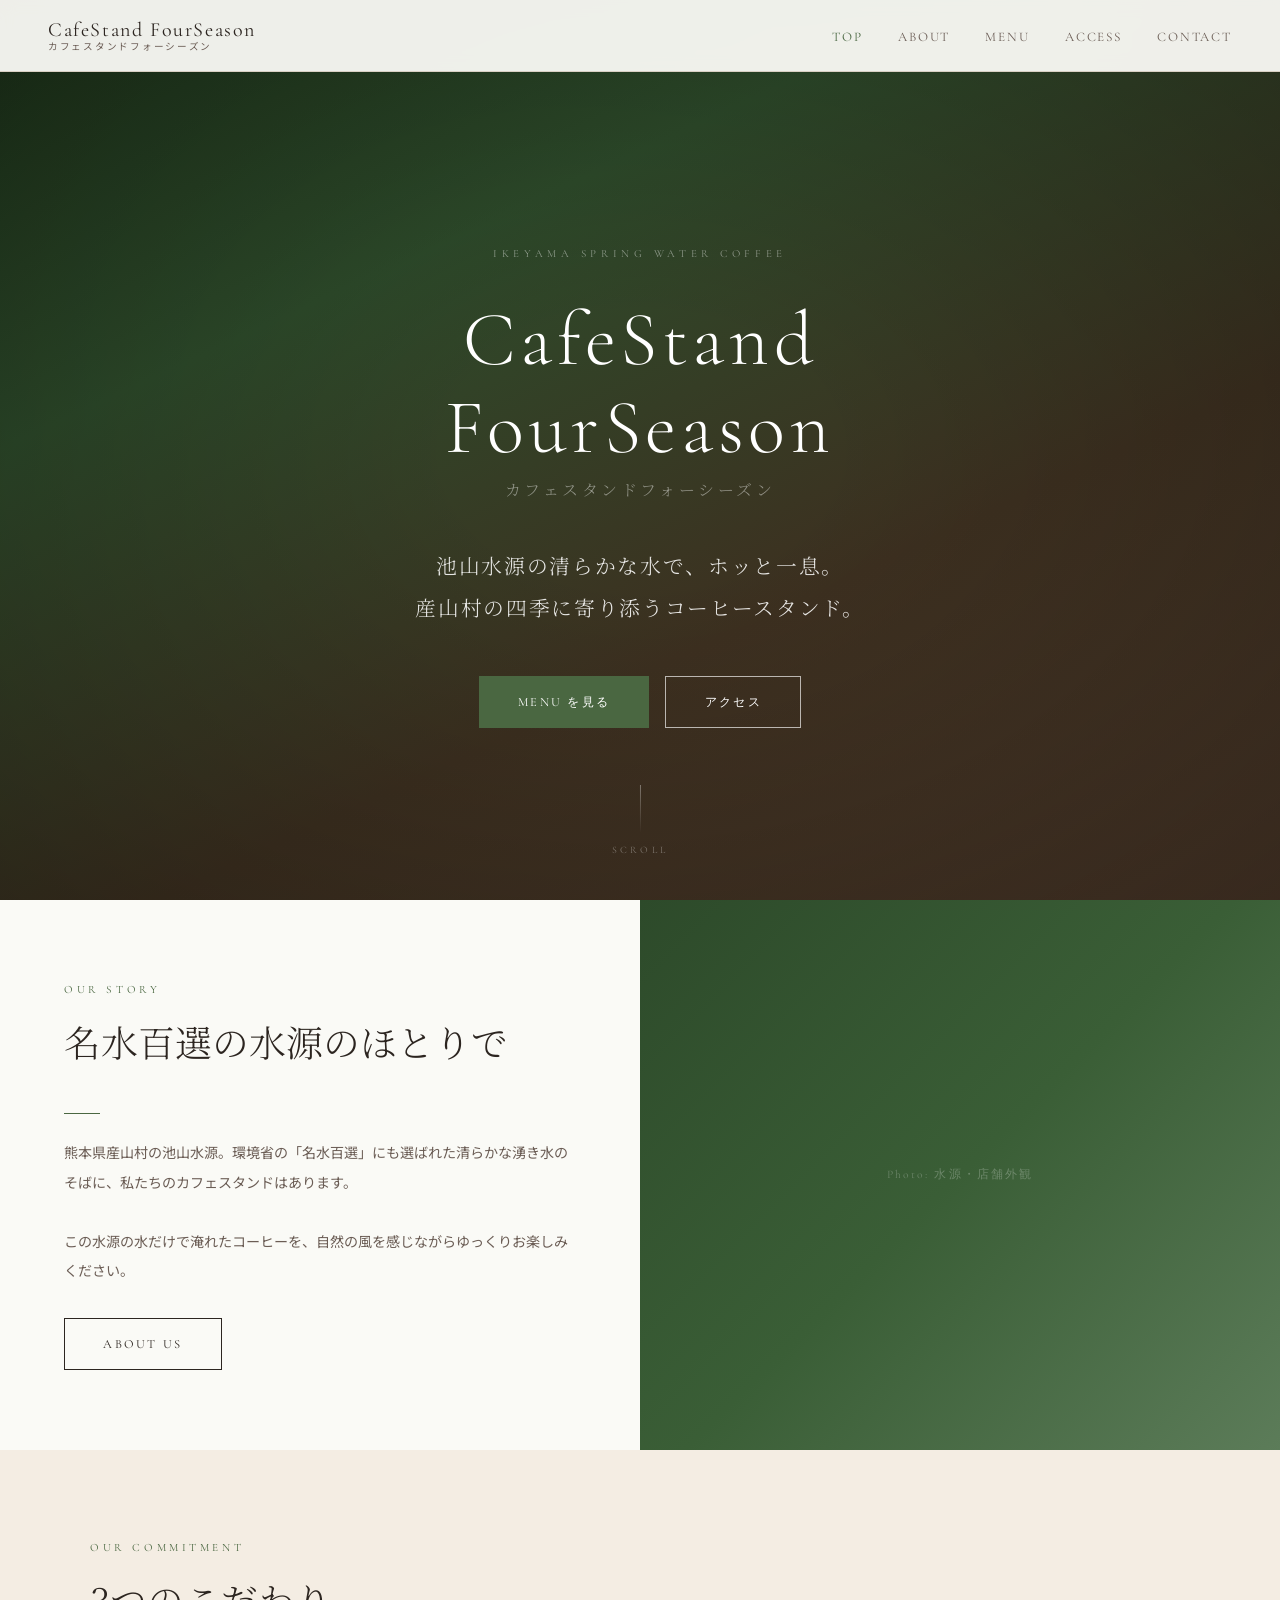
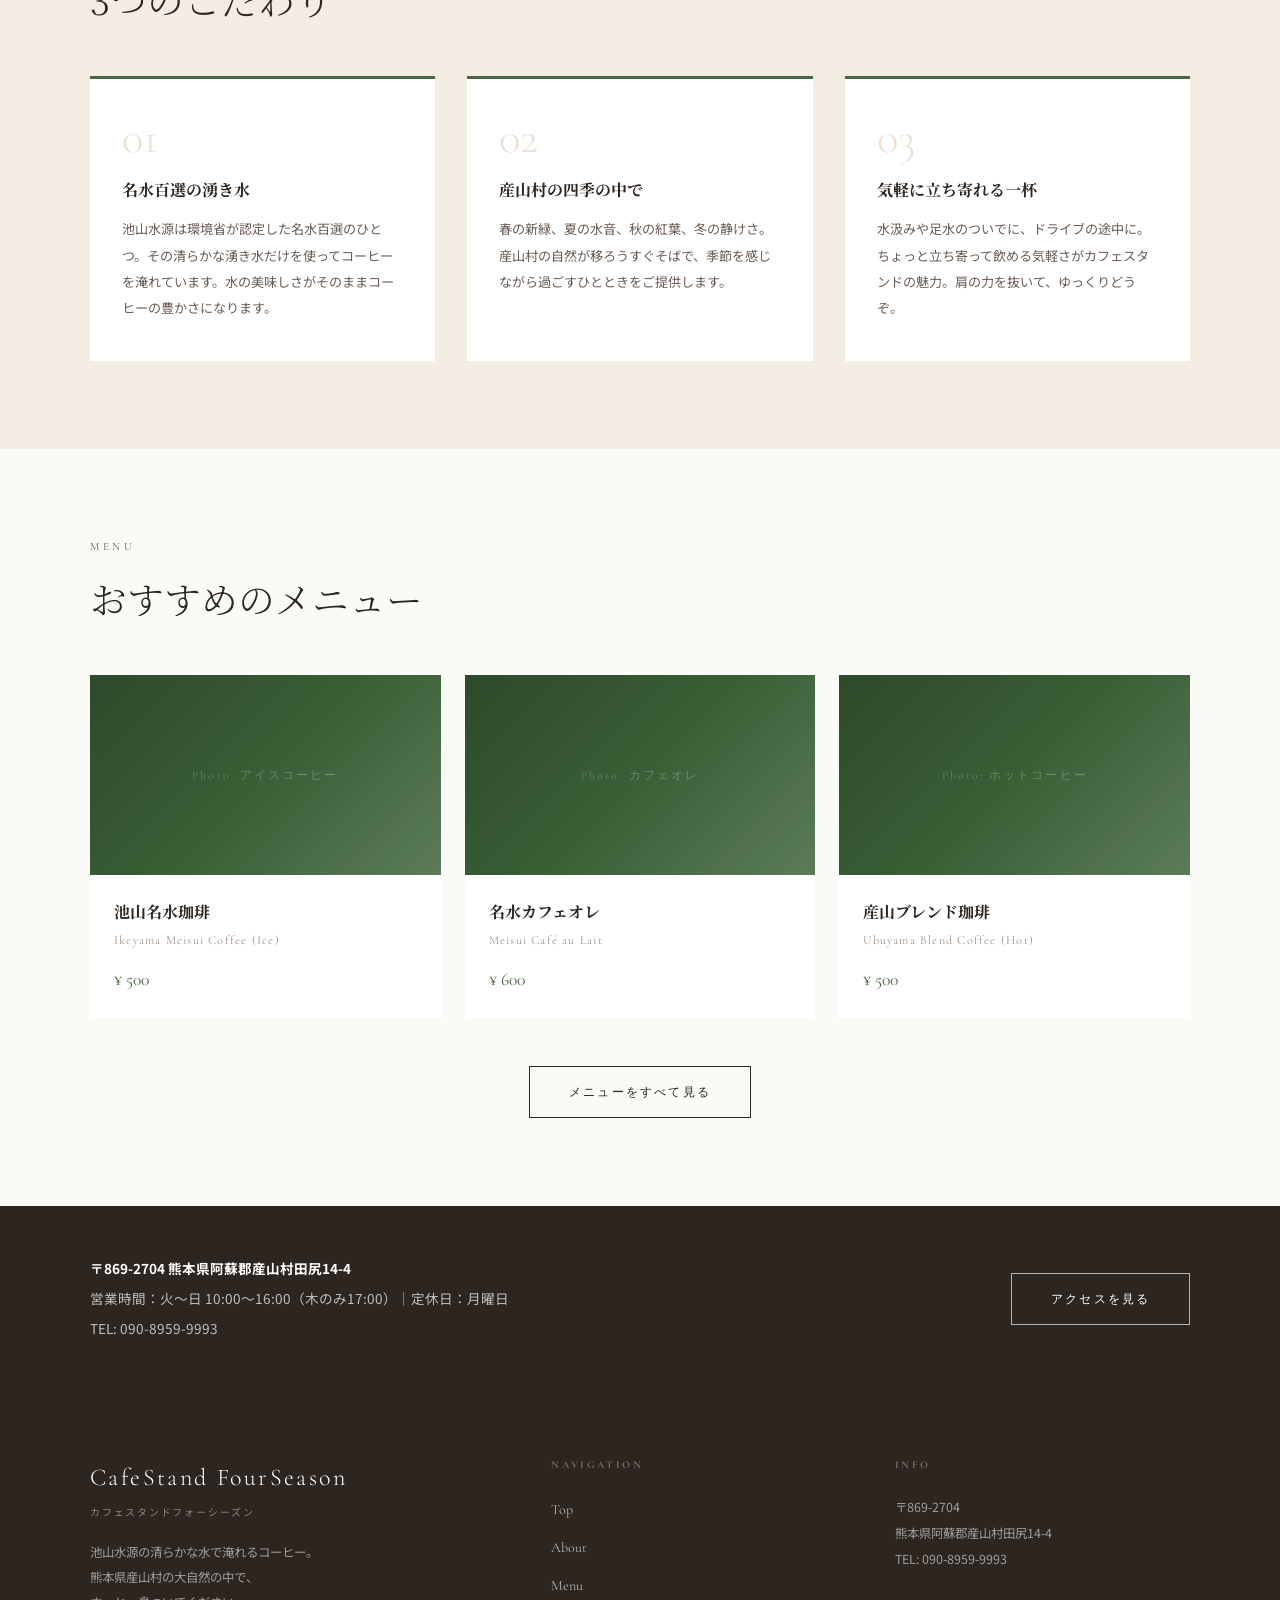
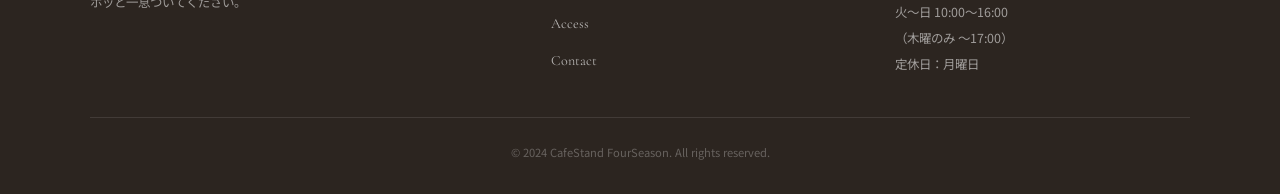
==== index.html @ b7ff72af "feat: CafeStand FourSeason Webサイト初版 - 5ページ構成（TOP / ABOUT / MENU / ACCESS / CONTACT） - レスポンシブ対応（PC・タブ" ====
<!DOCTYPE html>
<html lang="ja">
<head>
  <meta charset="UTF-8">
  <meta name="viewport" content="width=device-width, initial-scale=1.0">
  <title>CafeStand FourSeason | 池山水源の清水コーヒー</title>
  <meta name="description" content="名水百選・池山水源の清らかな水で淹れるコーヒー。熊本県産山村の大自然に囲まれたカフェスタンドでホッと一息。">
  <meta property="og:title" content="CafeStand FourSeason">
  <meta property="og:description" content="池山水源の清らかな水で淹れるコーヒー。産山村のカフェスタンド。">
  <meta property="og:url" content="https://ikeyamaspring.jp">
  <link rel="preconnect" href="https://fonts.googleapis.com">
  <link rel="preconnect" href="https://fonts.gstatic.com" crossorigin>
  <link href="https://fonts.googleapis.com/css2?family=Cormorant+Garamond:wght@300;400;600&family=Noto+Serif+JP:wght@300;400&family=Noto+Sans+JP:wght@300;400&display=swap" rel="stylesheet">
  <link rel="stylesheet" href="css/style.css">
  <style>
    .fade-in { opacity: 0; transform: translateY(20px); transition: opacity 0.7s ease, transform 0.7s ease; }
    .fade-in.visible { opacity: 1; transform: translateY(0); }
  </style>
</head>
<body>

  <!-- ヘッダー -->
  <header class="site-header">
    <a href="index.html" class="logo">
      <span class="logo-en">CafeStand FourSeason</span>
      <span class="logo-jp">カフェスタンドフォーシーズン</span>
    </a>
    <nav class="site-nav" aria-label="メインナビゲーション">
      <ul>
        <li><a href="index.html" class="active">Top</a></li>
        <li><a href="about.html">About</a></li>
        <li><a href="menu.html">Menu</a></li>
        <li><a href="access.html">Access</a></li>
        <li><a href="contact.html">Contact</a></li>
      </ul>
    </nav>
    <button class="nav-toggle" aria-label="メニューを開く" aria-expanded="false">
      <span></span><span></span><span></span>
    </button>
  </header>

  <!-- ヒーロー -->
  <section class="hero">
    <div class="hero-content">
      <p class="hero-catch">Ikeyama Spring Water Coffee</p>
      <h1 class="hero-name-en">CafeStand<br>FourSeason</h1>
      <p class="hero-name-jp">カフェスタンドフォーシーズン</p>
      <p class="hero-tagline">
        池山水源の清らかな水で、ホッと一息。<br>
        産山村の四季に寄り添うコーヒースタンド。
      </p>
      <div class="hero-btns">
        <a href="menu.html" class="btn btn-primary">Menu を見る</a>
        <a href="access.html" class="btn btn-white">アクセス</a>
      </div>
    </div>
    <div class="hero-scroll" aria-hidden="true">
      <div class="hero-scroll-line"></div>
      <span>Scroll</span>
    </div>
  </section>

  <!-- イントロ -->
  <section class="intro">
    <div class="intro-text">
      <span class="section-label">Our Story</span>
      <h2 class="section-title">名水百選の水源のほとりで</h2>
      <div class="divider"></div>
      <p class="section-lead">
        熊本県産山村の池山水源。環境省の「名水百選」にも選ばれた清らかな湧き水のそばに、私たちのカフェスタンドはあります。<br><br>
        この水源の水だけで淹れたコーヒーを、自然の風を感じながらゆっくりお楽しみください。
      </p>
      <div style="margin-top: 2rem;">
        <a href="about.html" class="btn btn-outline">About Us</a>
      </div>
    </div>
    <div class="intro-visual">
      <!-- 実際の写真に差し替えてください -->
      <div class="ph-img" data-label="Photo: 水源・店舗外観" style="height:100%;"></div>
    </div>
  </section>

  <!-- こだわり -->
  <section class="section features">
    <div class="section-inner">
      <span class="section-label fade-in">Our Commitment</span>
      <h2 class="section-title fade-in">3つのこだわり</h2>
      <div class="features-grid">
        <div class="feat-card fade-in">
          <div class="feat-num">01</div>
          <h3 class="feat-title">名水百選の湧き水</h3>
          <p class="feat-text">池山水源は環境省が認定した名水百選のひとつ。その清らかな湧き水だけを使ってコーヒーを淹れています。水の美味しさがそのままコーヒーの豊かさになります。</p>
        </div>
        <div class="feat-card fade-in">
          <div class="feat-num">02</div>
          <h3 class="feat-title">産山村の四季の中で</h3>
          <p class="feat-text">春の新緑、夏の水音、秋の紅葉、冬の静けさ。産山村の自然が移ろうすぐそばで、季節を感じながら過ごすひとときをご提供します。</p>
        </div>
        <div class="feat-card fade-in">
          <div class="feat-num">03</div>
          <h3 class="feat-title">気軽に立ち寄れる一杯</h3>
          <p class="feat-text">水汲みや足水のついでに、ドライブの途中に。ちょっと立ち寄って飲める気軽さがカフェスタンドの魅力。肩の力を抜いて、ゆっくりどうぞ。</p>
        </div>
      </div>
    </div>
  </section>

  <!-- メニューピックアップ -->
  <section class="section menu-pickup">
    <div class="section-inner">
      <span class="section-label fade-in">Menu</span>
      <h2 class="section-title fade-in">おすすめのメニュー</h2>
      <div class="pickup-grid">
        <div class="pickup-card fade-in">
          <!-- 実際の写真に差し替えてください -->
          <div class="pickup-img ph-img" data-label="Photo: アイスコーヒー"></div>
          <div class="pickup-body">
            <h3 class="pickup-name-jp">池山名水珈琲</h3>
            <p class="pickup-name-en">Ikeyama Meisui Coffee (Ice)</p>
            <p class="pickup-price">¥ 500</p>
          </div>
        </div>
        <div class="pickup-card fade-in">
          <div class="pickup-img ph-img" data-label="Photo: カフェオレ"></div>
          <div class="pickup-body">
            <h3 class="pickup-name-jp">名水カフェオレ</h3>
            <p class="pickup-name-en">Meisui Café au Lait</p>
            <p class="pickup-price">¥ 600</p>
          </div>
        </div>
        <div class="pickup-card fade-in">
          <div class="pickup-img ph-img" data-label="Photo: ホットコーヒー"></div>
          <div class="pickup-body">
            <h3 class="pickup-name-jp">産山ブレンド珈琲</h3>
            <p class="pickup-name-en">Ubuyama Blend Coffee (Hot)</p>
            <p class="pickup-price">¥ 500</p>
          </div>
        </div>
      </div>
      <div style="text-align:center; margin-top:3rem;">
        <a href="menu.html" class="btn btn-outline fade-in">メニューをすべて見る</a>
      </div>
    </div>
  </section>

  <!-- アクセス帯 -->
  <div class="access-band">
    <div class="access-band-inner">
      <div class="access-band-info">
        <strong>〒869-2704 熊本県阿蘇郡産山村田尻14-4</strong><br>
        営業時間：火〜日 10:00〜16:00（木のみ17:00）｜定休日：月曜日<br>
        TEL: <a href="tel:09089599993" style="color:inherit;">090-8959-9993</a>
      </div>
      <a href="access.html" class="btn btn-white" style="white-space:nowrap;">アクセスを見る</a>
    </div>
  </div>

  <!-- フッター -->
  <footer class="site-footer">
    <div class="footer-inner">
      <div>
        <div class="footer-logo-en">CafeStand FourSeason</div>
        <div class="footer-logo-jp">カフェスタンドフォーシーズン</div>
        <p class="footer-tagline">
          池山水源の清らかな水で淹れるコーヒー。<br>
          熊本県産山村の大自然の中で、<br>
          ホッと一息ついてください。
        </p>
      </div>
      <nav class="footer-nav">
        <h4>Navigation</h4>
        <ul>
          <li><a href="index.html">Top</a></li>
          <li><a href="about.html">About</a></li>
          <li><a href="menu.html">Menu</a></li>
          <li><a href="access.html">Access</a></li>
          <li><a href="contact.html">Contact</a></li>
        </ul>
      </nav>
      <div class="footer-info">
        <h4>Info</h4>
        <p>
          〒869-2704<br>
          熊本県阿蘇郡産山村田尻14-4<br>
          TEL: 090-8959-9993<br><br>
          火〜日 10:00〜16:00<br>
          （木曜のみ 〜17:00）<br>
          定休日：月曜日
        </p>
      </div>
    </div>
    <p class="footer-bottom">&copy; 2024 CafeStand FourSeason. All rights reserved.</p>
  </footer>

  <script src="js/main.js"></script>
</body>
</html>
---- css/style.css ----
/* ============================================================
   CafeStand FourSeason — メインスタイルシート
   Google Fonts: Cormorant Garamond / Noto Serif JP / Noto Sans JP
   ============================================================ */

:root {
  --bg:         #FAFAF6;
  --bg-warm:    #F4EDE3;
  --bg-deep:    #EAE0D4;
  --text:       #2C2520;
  --text-mid:   #6B5D55;
  --text-light: #9E9087;
  --green:      #4A6741;
  --green-lt:   #6B8B5E;
  --brown:      #7B5C4A;
  --brown-lt:   #A68068;
  --white:      #FFFFFF;
  --border:     #D9D0C4;

  --font-en:   'Cormorant Garamond', Georgia, serif;
  --font-jp:   'Noto Serif JP', serif;
  --font-body: 'Noto Sans JP', sans-serif;

  --max-w:    1100px;
  --header-h: 72px;
  --ease:     0.3s ease;
}

/* ── リセット ── */
*, *::before, *::after { box-sizing: border-box; margin: 0; padding: 0; }
html { scroll-behavior: smooth; }
body {
  font-family: var(--font-body);
  background: var(--bg);
  color: var(--text);
  line-height: 1.8;
  font-size: 15px;
}
img { max-width: 100%; height: auto; display: block; }
a { color: inherit; text-decoration: none; }
ul { list-style: none; }

/* ── ヘッダー ── */
.site-header {
  position: fixed;
  top: 0; left: 0; right: 0;
  height: var(--header-h);
  background: rgba(250, 250, 246, 0.95);
  backdrop-filter: blur(8px);
  border-bottom: 1px solid var(--border);
  z-index: 1000;
  display: flex;
  align-items: center;
  justify-content: space-between;
  padding: 0 clamp(1.5rem, 5vw, 3rem);
  transition: box-shadow var(--ease);
}
.site-header.scrolled { box-shadow: 0 2px 20px rgba(0,0,0,0.07); }

.logo { display: flex; flex-direction: column; line-height: 1.1; }
.logo-en {
  font-family: var(--font-en);
  font-size: 1.25rem;
  font-weight: 400;
  letter-spacing: 0.08em;
  color: var(--text);
}
.logo-jp {
  font-family: var(--font-body);
  font-size: 0.6rem;
  letter-spacing: 0.18em;
  color: var(--text-mid);
}

.site-nav ul { display: flex; gap: 2.2rem; }
.site-nav a {
  font-family: var(--font-en);
  font-size: 0.82rem;
  letter-spacing: 0.14em;
  text-transform: uppercase;
  color: var(--text-mid);
  transition: color var(--ease);
}
.site-nav a:hover,
.site-nav a.active { color: var(--green); }

.nav-toggle {
  display: none;
  background: none;
  border: none;
  cursor: pointer;
  padding: 4px;
  flex-direction: column;
  gap: 5px;
}
.nav-toggle span {
  display: block;
  width: 24px;
  height: 1.5px;
  background: var(--text);
  transition: var(--ease);
}

/* ── フッター ── */
.site-footer {
  background: var(--text);
  color: var(--bg-warm);
  padding: 4rem clamp(1.5rem, 5vw, 3rem) 2rem;
}
.footer-inner {
  max-width: var(--max-w);
  margin: 0 auto;
  display: grid;
  grid-template-columns: 1.4fr 1fr 1fr;
  gap: 3rem;
}
.footer-logo-en {
  font-family: var(--font-en);
  font-size: 1.5rem;
  font-weight: 300;
  letter-spacing: 0.1em;
  color: var(--white);
  margin-bottom: 0.25rem;
}
.footer-logo-jp {
  font-size: 0.62rem;
  letter-spacing: 0.18em;
  color: rgba(255,255,255,0.45);
  margin-bottom: 1.2rem;
}
.footer-tagline {
  font-size: 0.78rem;
  color: rgba(255,255,255,0.55);
  line-height: 2;
}
.footer-nav h4,
.footer-info h4 {
  font-family: var(--font-en);
  font-size: 0.65rem;
  letter-spacing: 0.25em;
  text-transform: uppercase;
  color: rgba(255,255,255,0.35);
  margin-bottom: 1.2rem;
}
.footer-nav ul { display: flex; flex-direction: column; gap: 0.6rem; }
.footer-nav a {
  font-family: var(--font-en);
  font-size: 0.88rem;
  color: rgba(255,255,255,0.65);
  transition: color var(--ease);
}
.footer-nav a:hover { color: var(--white); }
.footer-info p {
  font-size: 0.78rem;
  color: rgba(255,255,255,0.55);
  line-height: 2.1;
}
.footer-bottom {
  max-width: var(--max-w);
  margin: 2.5rem auto 0;
  padding-top: 1.5rem;
  border-top: 1px solid rgba(255,255,255,0.1);
  text-align: center;
  font-size: 0.7rem;
  color: rgba(255,255,255,0.28);
}

/* ── 共通セクション ── */
.section { padding: 5.5rem clamp(1.5rem, 5vw, 3rem); }
.section-inner { max-width: var(--max-w); margin: 0 auto; }

.section-label {
  font-family: var(--font-en);
  font-size: 0.7rem;
  letter-spacing: 0.32em;
  text-transform: uppercase;
  color: var(--green);
  margin-bottom: 0.8rem;
  display: block;
}
.section-title {
  font-family: var(--font-jp);
  font-size: clamp(1.55rem, 3vw, 2.3rem);
  font-weight: 300;
  line-height: 1.55;
  margin-bottom: 1.2rem;
  color: var(--text);
}
.section-lead {
  font-size: 0.88rem;
  color: var(--text-mid);
  line-height: 2.1;
  max-width: 580px;
}
.divider {
  width: 36px;
  height: 1px;
  background: var(--green);
  margin: 1.5rem 0;
}

/* ── ボタン ── */
.btn {
  display: inline-block;
  padding: 0.85rem 2.4rem;
  font-family: var(--font-en);
  font-size: 0.78rem;
  letter-spacing: 0.18em;
  text-transform: uppercase;
  border: 1px solid currentColor;
  transition: var(--ease);
  cursor: pointer;
}
.btn-primary {
  background: var(--green);
  color: var(--white);
  border-color: var(--green);
}
.btn-primary:hover { background: var(--green-lt); border-color: var(--green-lt); }
.btn-outline {
  background: transparent;
  color: var(--text);
  border-color: var(--text);
}
.btn-outline:hover { background: var(--text); color: var(--white); }
.btn-white {
  background: transparent;
  color: var(--white);
  border-color: rgba(255,255,255,0.65);
}
.btn-white:hover { background: rgba(255,255,255,0.12); border-color: var(--white); }

/* ── サブページ共通ヒーロー ── */
.page-hero {
  padding-top: var(--header-h);
  height: 44vh;
  min-height: 270px;
  display: flex;
  align-items: flex-end;
  padding-bottom: 3rem;
  padding-left: clamp(1.5rem, 5vw, 3rem);
  padding-right: clamp(1.5rem, 5vw, 3rem);
  position: relative;
  overflow: hidden;
  background: linear-gradient(160deg, #1B3018 0%, #2D4A2A 40%, #3A2D1E 100%);
}
.page-hero-content { position: relative; z-index: 1; }
.page-hero-en {
  font-family: var(--font-en);
  font-size: clamp(2rem, 5vw, 3.8rem);
  font-weight: 300;
  color: var(--white);
  letter-spacing: 0.06em;
  line-height: 1;
  margin-bottom: 0.4rem;
}
.page-hero-jp {
  font-family: var(--font-jp);
  font-size: clamp(0.82rem, 1.8vw, 1rem);
  font-weight: 300;
  color: rgba(255,255,255,0.5);
  letter-spacing: 0.2em;
}

/* ── プレースホルダー画像（実写真に差し替え） ── */
.ph-img {
  background: linear-gradient(135deg, #2D4A2A, #3A5E36, #5C7C59);
  display: flex;
  align-items: center;
  justify-content: center;
  color: rgba(255,255,255,0.25);
  font-family: var(--font-en);
  font-size: 0.72rem;
  letter-spacing: 0.18em;
}
.ph-img::after { content: attr(data-label); }

/* ============================================================
   TOP PAGE
   ============================================================ */

/* ヒーロー */
.hero {
  min-height: 100vh;
  display: flex;
  align-items: center;
  justify-content: center;
  text-align: center;
  padding: var(--header-h) clamp(1.5rem, 5vw, 3rem) 0;
  position: relative;
  overflow: hidden;
  /* 実際の写真: background-image: url('../images/hero.jpg'); background-size: cover; */
  background: linear-gradient(155deg, #1B3018 0%, #2D4A2A 30%, #3D3020 65%, #4A3728 100%);
}
.hero::after {
  content: '';
  position: absolute;
  inset: 0;
  background: radial-gradient(ellipse at center, transparent 20%, rgba(0,0,0,0.25) 100%);
}
.hero-content {
  position: relative;
  z-index: 1;
  color: var(--white);
  max-width: 700px;
}
.hero-catch {
  font-family: var(--font-en);
  font-size: 0.68rem;
  letter-spacing: 0.42em;
  text-transform: uppercase;
  color: rgba(255,255,255,0.45);
  margin-bottom: 2rem;
}
.hero-name-en {
  font-family: var(--font-en);
  font-size: clamp(2.4rem, 6vw, 4.8rem);
  font-weight: 300;
  letter-spacing: 0.06em;
  color: var(--white);
  line-height: 1.15;
  margin-bottom: 0.25rem;
}
.hero-name-jp {
  font-family: var(--font-jp);
  font-size: clamp(0.8rem, 1.8vw, 1rem);
  font-weight: 300;
  color: rgba(255,255,255,0.45);
  letter-spacing: 0.22em;
  margin-bottom: 2.5rem;
}
.hero-tagline {
  font-family: var(--font-jp);
  font-size: clamp(1rem, 2.5vw, 1.3rem);
  font-weight: 300;
  color: rgba(255,255,255,0.88);
  line-height: 2;
  margin-bottom: 3rem;
  letter-spacing: 0.08em;
}
.hero-btns { display: flex; gap: 1rem; justify-content: center; flex-wrap: wrap; }

.hero-scroll {
  position: absolute;
  bottom: 2.5rem;
  left: 50%;
  transform: translateX(-50%);
  z-index: 1;
  display: flex;
  flex-direction: column;
  align-items: center;
  gap: 0.6rem;
  color: rgba(255,255,255,0.35);
  font-family: var(--font-en);
  font-size: 0.62rem;
  letter-spacing: 0.32em;
  text-transform: uppercase;
}
.hero-scroll-line {
  width: 1px;
  height: 48px;
  background: linear-gradient(to bottom, rgba(255,255,255,0.35), transparent);
  animation: scrollAnim 2s ease-in-out infinite;
}
@keyframes scrollAnim {
  0%   { transform: scaleY(0); transform-origin: top; }
  49%  { transform: scaleY(1); transform-origin: top; }
  50%  { transform: scaleY(1); transform-origin: bottom; }
  100% { transform: scaleY(0); transform-origin: bottom; }
}

/* イントロ（2カラム） */
.intro {
  display: grid;
  grid-template-columns: 1fr 1fr;
  min-height: 55vh;
}
.intro-text {
  padding: 5rem clamp(2rem, 5vw, 5rem);
  display: flex;
  flex-direction: column;
  justify-content: center;
  background: var(--bg);
}
.intro-visual {
  position: relative;
  overflow: hidden;
  min-height: 380px;
}
.intro-visual .ph-img { height: 100%; }

/* 3つのこだわり */
.features { background: var(--bg-warm); }
.features-grid {
  display: grid;
  grid-template-columns: repeat(3, 1fr);
  gap: 2rem;
  margin-top: 3rem;
}
.feat-card {
  background: var(--white);
  padding: 2.5rem 2rem;
  position: relative;
}
.feat-card::before {
  content: '';
  position: absolute;
  top: 0; left: 0; right: 0;
  height: 3px;
  background: var(--green);
}
.feat-num {
  font-family: var(--font-en);
  font-size: 2.8rem;
  font-weight: 300;
  color: var(--bg-deep);
  line-height: 1;
  margin-bottom: 1rem;
}
.feat-title {
  font-family: var(--font-jp);
  font-size: 1rem;
  margin-bottom: 0.7rem;
}
.feat-text {
  font-size: 0.82rem;
  color: var(--text-mid);
  line-height: 2;
}

/* メニューピックアップ */
.menu-pickup { background: var(--bg); }
.pickup-grid {
  display: grid;
  grid-template-columns: repeat(3, 1fr);
  gap: 1.5rem;
  margin-top: 3rem;
}
.pickup-card { background: var(--white); overflow: hidden; }
.pickup-img { height: 200px; }
.pickup-body { padding: 1.4rem 1.5rem; }
.pickup-name-jp {
  font-family: var(--font-jp);
  font-size: 1rem;
  margin-bottom: 0.2rem;
}
.pickup-name-en {
  font-family: var(--font-en);
  font-size: 0.76rem;
  letter-spacing: 0.1em;
  color: var(--text-light);
  margin-bottom: 0.8rem;
}
.pickup-price {
  font-family: var(--font-en);
  font-size: 1.1rem;
  color: var(--green);
}

/* TOPのアクセス帯 */
.access-band {
  background: var(--text);
  color: rgba(255,255,255,0.7);
  padding: 3rem clamp(1.5rem, 5vw, 3rem);
}
.access-band-inner {
  max-width: var(--max-w);
  margin: 0 auto;
  display: flex;
  justify-content: space-between;
  align-items: center;
  gap: 2rem;
  flex-wrap: wrap;
}
.access-band-info { font-size: 0.85rem; line-height: 2.2; }
.access-band-info strong { color: var(--white); }

/* ============================================================
   ABOUT PAGE
   ============================================================ */

.story {
  display: grid;
  grid-template-columns: 1fr 1fr;
  min-height: 68vh;
}
.story-text {
  padding: 5.5rem clamp(2rem, 5vw, 5rem);
  display: flex;
  flex-direction: column;
  justify-content: center;
  background: var(--bg-warm);
}
.story-text p {
  font-size: 0.88rem;
  color: var(--text-mid);
  line-height: 2.3;
  margin-bottom: 1.2rem;
}
.story-visual { overflow: hidden; min-height: 450px; }
.story-visual .ph-img { height: 100%; }

.values { background: var(--bg); }
.values-grid {
  display: grid;
  grid-template-columns: repeat(3, 1fr);
  gap: 2rem;
  margin-top: 3rem;
}
.val-card { padding: 2rem 0; border-top: 2px solid var(--border); }
.val-card.active { border-color: var(--green); }
.val-label {
  font-family: var(--font-en);
  font-size: 0.67rem;
  letter-spacing: 0.28em;
  text-transform: uppercase;
  color: var(--green);
  margin-bottom: 0.7rem;
}
.val-title {
  font-family: var(--font-jp);
  font-size: 1.1rem;
  margin-bottom: 0.7rem;
}
.val-text {
  font-size: 0.82rem;
  color: var(--text-mid);
  line-height: 2.1;
}

.about-photo-row {
  display: grid;
  grid-template-columns: 2fr 1fr 1fr;
  gap: 0.5rem;
  margin-top: 0.5rem;
  max-width: var(--max-w);
  margin-left: auto;
  margin-right: auto;
  padding: 0 clamp(1.5rem, 5vw, 3rem);
}
.about-photo-row .ph-img { height: 280px; }

/* ============================================================
   MENU PAGE
   ============================================================ */

.menu-main { background: var(--bg); }
.menu-category { margin-bottom: 4rem; }
.cat-title {
  font-family: var(--font-en);
  font-size: 1.7rem;
  font-weight: 300;
  letter-spacing: 0.1em;
  color: var(--text);
  padding-bottom: 0.9rem;
  border-bottom: 1px solid var(--border);
  margin-bottom: 0;
  display: flex;
  align-items: baseline;
  gap: 1rem;
}
.cat-title-jp {
  font-family: var(--font-jp);
  font-size: 0.88rem;
  font-weight: 300;
  color: var(--text-mid);
  letter-spacing: 0.14em;
}
.menu-list { display: flex; flex-direction: column; }
.menu-item {
  display: flex;
  justify-content: space-between;
  align-items: baseline;
  padding: 1.1rem 0;
  border-bottom: 1px solid var(--bg-deep);
}
.menu-item-left { flex: 1; }
.menu-item-name {
  font-family: var(--font-jp);
  font-size: 0.95rem;
}
.menu-item-note {
  font-size: 0.75rem;
  color: var(--text-light);
  margin-top: 0.15rem;
}
.menu-item-price {
  font-family: var(--font-en);
  font-size: 1rem;
  color: var(--brown);
  margin-left: 1.5rem;
  white-space: nowrap;
}

/* オンラインストアCTA */
.online-store {
  background: linear-gradient(145deg, #2D4A2A, #3A2D1E);
  padding: 5.5rem clamp(1.5rem, 5vw, 3rem);
  text-align: center;
  color: var(--white);
}
.online-store .section-label { color: rgba(255,255,255,0.45); }
.online-store .section-title { color: var(--white); max-width: 600px; margin: 0 auto 1rem; }
.online-store .section-lead {
  color: rgba(255,255,255,0.6);
  max-width: 520px;
  margin: 0 auto 2.5rem;
}

/* ============================================================
   ACCESS PAGE
   ============================================================ */

.access-wrap {
  display: grid;
  grid-template-columns: 1fr 1.6fr;
  min-height: 65vh;
}
.access-info {
  padding: 4.5rem clamp(2rem, 5vw, 4rem);
  background: var(--bg-warm);
}
.access-map iframe {
  width: 100%;
  height: 100%;
  min-height: 420px;
  border: 0;
  display: block;
}

.info-block { margin-bottom: 2.5rem; }
.info-label {
  font-family: var(--font-en);
  font-size: 0.65rem;
  letter-spacing: 0.28em;
  text-transform: uppercase;
  color: var(--green);
  margin-bottom: 0.55rem;
}
.info-value {
  font-size: 0.9rem;
  color: var(--text);
  line-height: 2.1;
}
.info-value a {
  color: var(--green);
  text-decoration: underline;
  text-underline-offset: 3px;
}

.hours-tbl { width: 100%; border-collapse: collapse; }
.hours-tbl td {
  padding: 0.38rem 0;
  font-size: 0.88rem;
  vertical-align: top;
}
.hours-tbl td:first-child {
  color: var(--text-mid);
  width: 4.5rem;
}
.closed-row td { color: var(--text-light); }

.access-note {
  padding: 3.5rem clamp(1.5rem, 5vw, 3rem);
  background: var(--bg);
}
.access-note-inner {
  max-width: var(--max-w);
  margin: 0 auto;
  display: grid;
  grid-template-columns: repeat(2, 1fr);
  gap: 2.5rem;
}
.note-card {
  padding: 2rem;
  background: var(--bg-warm);
  border-left: 3px solid var(--green);
}
.note-card h3 {
  font-family: var(--font-jp);
  font-size: 0.95rem;
  margin-bottom: 0.6rem;
}
.note-card p {
  font-size: 0.82rem;
  color: var(--text-mid);
  line-height: 2;
}

/* ============================================================
   CONTACT PAGE
   ============================================================ */

.contact-body { background: var(--bg); }
.contact-grid {
  display: grid;
  grid-template-columns: 1fr 1fr;
  gap: 4rem;
  align-items: start;
  margin-top: 3rem;
}

.sns-list { display: flex; flex-direction: column; gap: 0.8rem; margin-top: 0.5rem; }
.sns-item {
  display: flex;
  align-items: center;
  gap: 1rem;
  padding: 1.1rem 1.4rem;
  background: var(--white);
  border: 1px solid var(--border);
  transition: var(--ease);
}
.sns-item:hover {
  border-color: var(--green);
  background: var(--bg-warm);
}
.sns-icon {
  width: 34px;
  height: 34px;
  background: var(--green);
  color: var(--white);
  display: flex;
  align-items: center;
  justify-content: center;
  font-family: var(--font-en);
  font-size: 0.7rem;
  font-weight: 600;
  flex-shrink: 0;
  letter-spacing: 0;
}
.sns-name {
  font-family: var(--font-en);
  font-size: 0.88rem;
  letter-spacing: 0.08em;
}
.sns-desc {
  font-size: 0.74rem;
  color: var(--text-light);
  margin-top: 0.15rem;
}

.contact-form { display: flex; flex-direction: column; gap: 1.2rem; }
.form-group { display: flex; flex-direction: column; gap: 0.35rem; }
.form-label { font-size: 0.78rem; color: var(--text-mid); letter-spacing: 0.04em; }
.form-input,
.form-textarea {
  background: var(--white);
  border: 1px solid var(--border);
  padding: 0.8rem 1rem;
  font-family: var(--font-body);
  font-size: 0.9rem;
  color: var(--text);
  transition: border-color var(--ease);
  outline: none;
  width: 100%;
  appearance: none;
}
.form-input:focus, .form-textarea:focus { border-color: var(--green); }
.form-textarea { resize: vertical; min-height: 140px; }
.form-note {
  font-size: 0.74rem;
  color: var(--text-light);
  line-height: 1.8;
  margin-top: 0.5rem;
}

/* ============================================================
   レスポンシブ
   ============================================================ */
@media (max-width: 960px) {
  .intro,
  .story,
  .access-wrap { grid-template-columns: 1fr; }

  .intro-visual,
  .story-visual { min-height: 320px; }

  .features-grid,
  .pickup-grid,
  .values-grid { grid-template-columns: 1fr 1fr; }

  .footer-inner { grid-template-columns: 1fr 1fr; }

  .about-photo-row { grid-template-columns: 1fr 1fr; }
  .about-photo-row .ph-img:first-child { grid-column: 1 / -1; }

  .access-note-inner { grid-template-columns: 1fr; }

  .contact-grid { grid-template-columns: 1fr; gap: 3rem; }
}

@media (max-width: 640px) {
  .site-nav {
    display: none;
    position: fixed;
    top: var(--header-h);
    left: 0; right: 0;
    background: var(--bg);
    padding: 2rem;
    border-bottom: 1px solid var(--border);
    box-shadow: 0 4px 20px rgba(0,0,0,0.08);
  }
  .site-nav.open { display: block; }
  .site-nav ul { flex-direction: column; gap: 1.3rem; }
  .site-nav a { font-size: 1rem; }
  .nav-toggle { display: flex; }

  .features-grid,
  .pickup-grid,
  .values-grid { grid-template-columns: 1fr; }

  .footer-inner { grid-template-columns: 1fr; }
  .hero-btns { flex-direction: column; align-items: center; }
  .access-band-inner { flex-direction: column; }
}
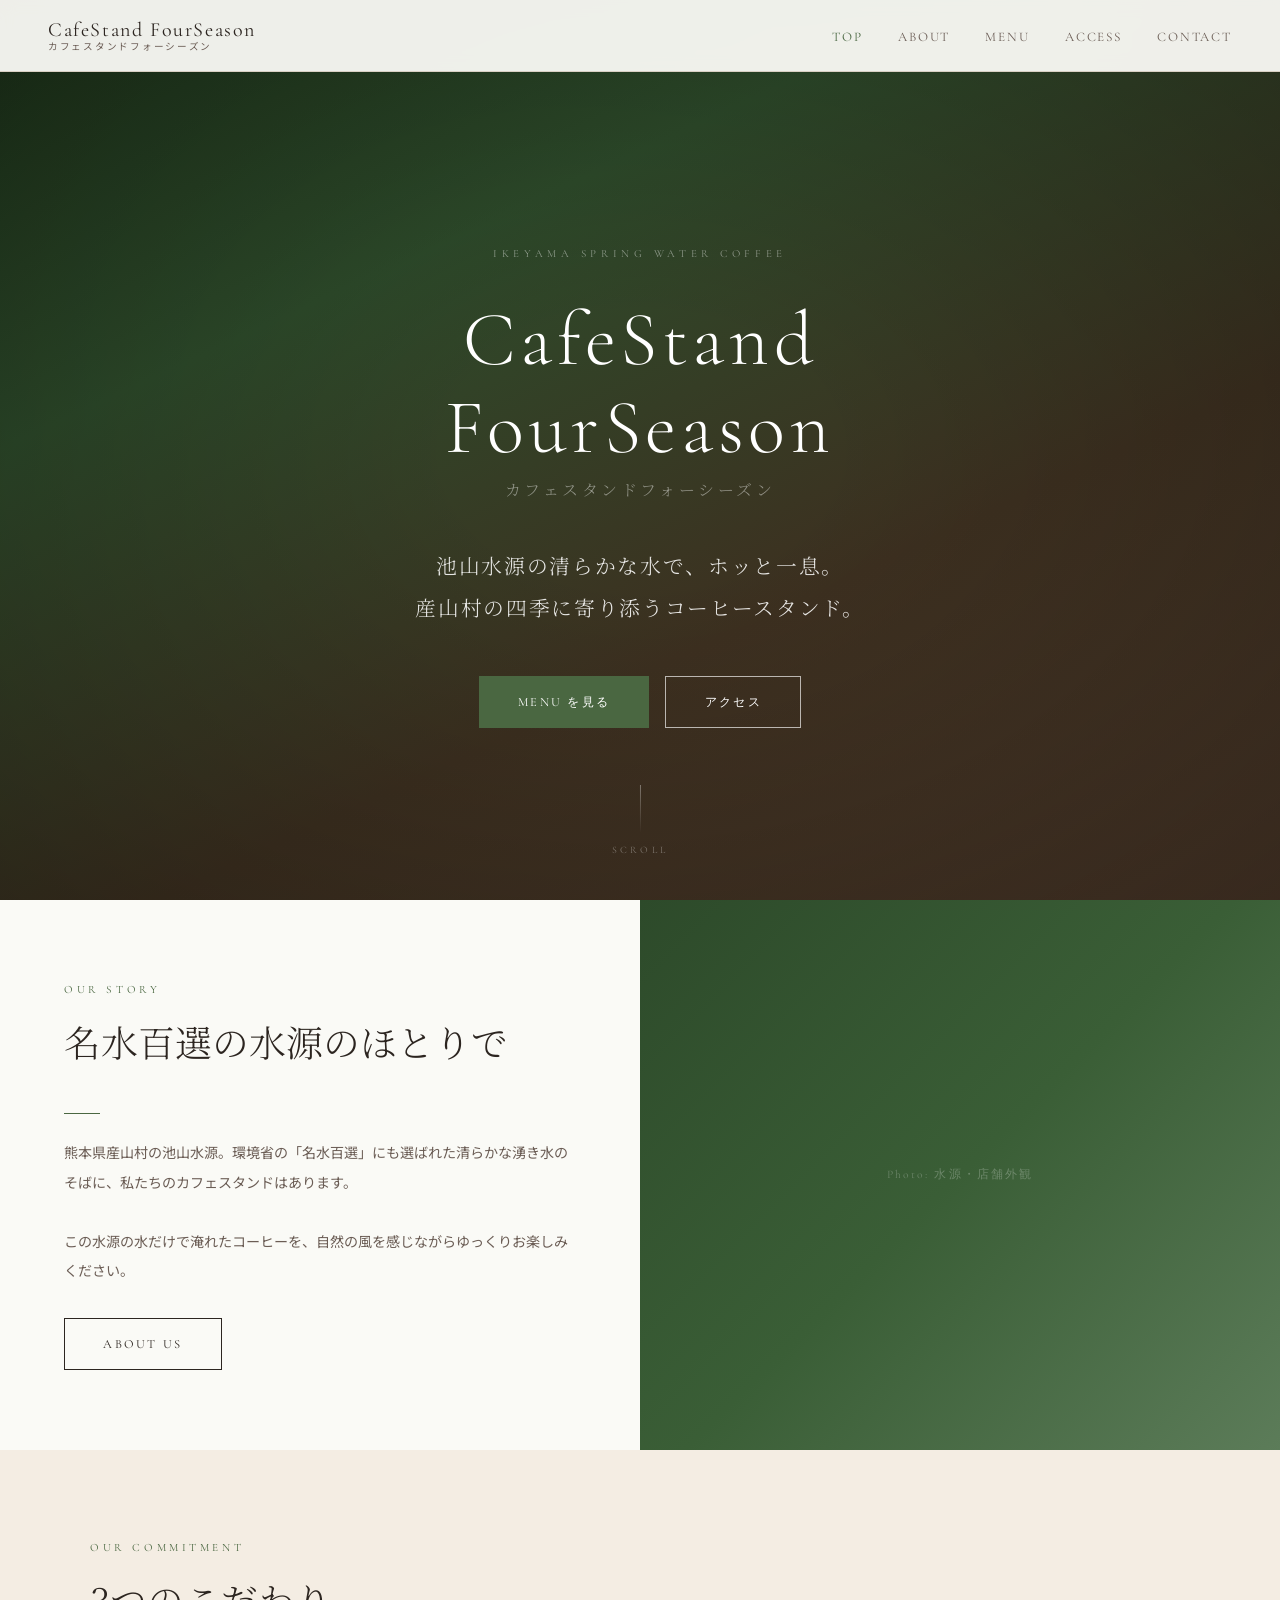
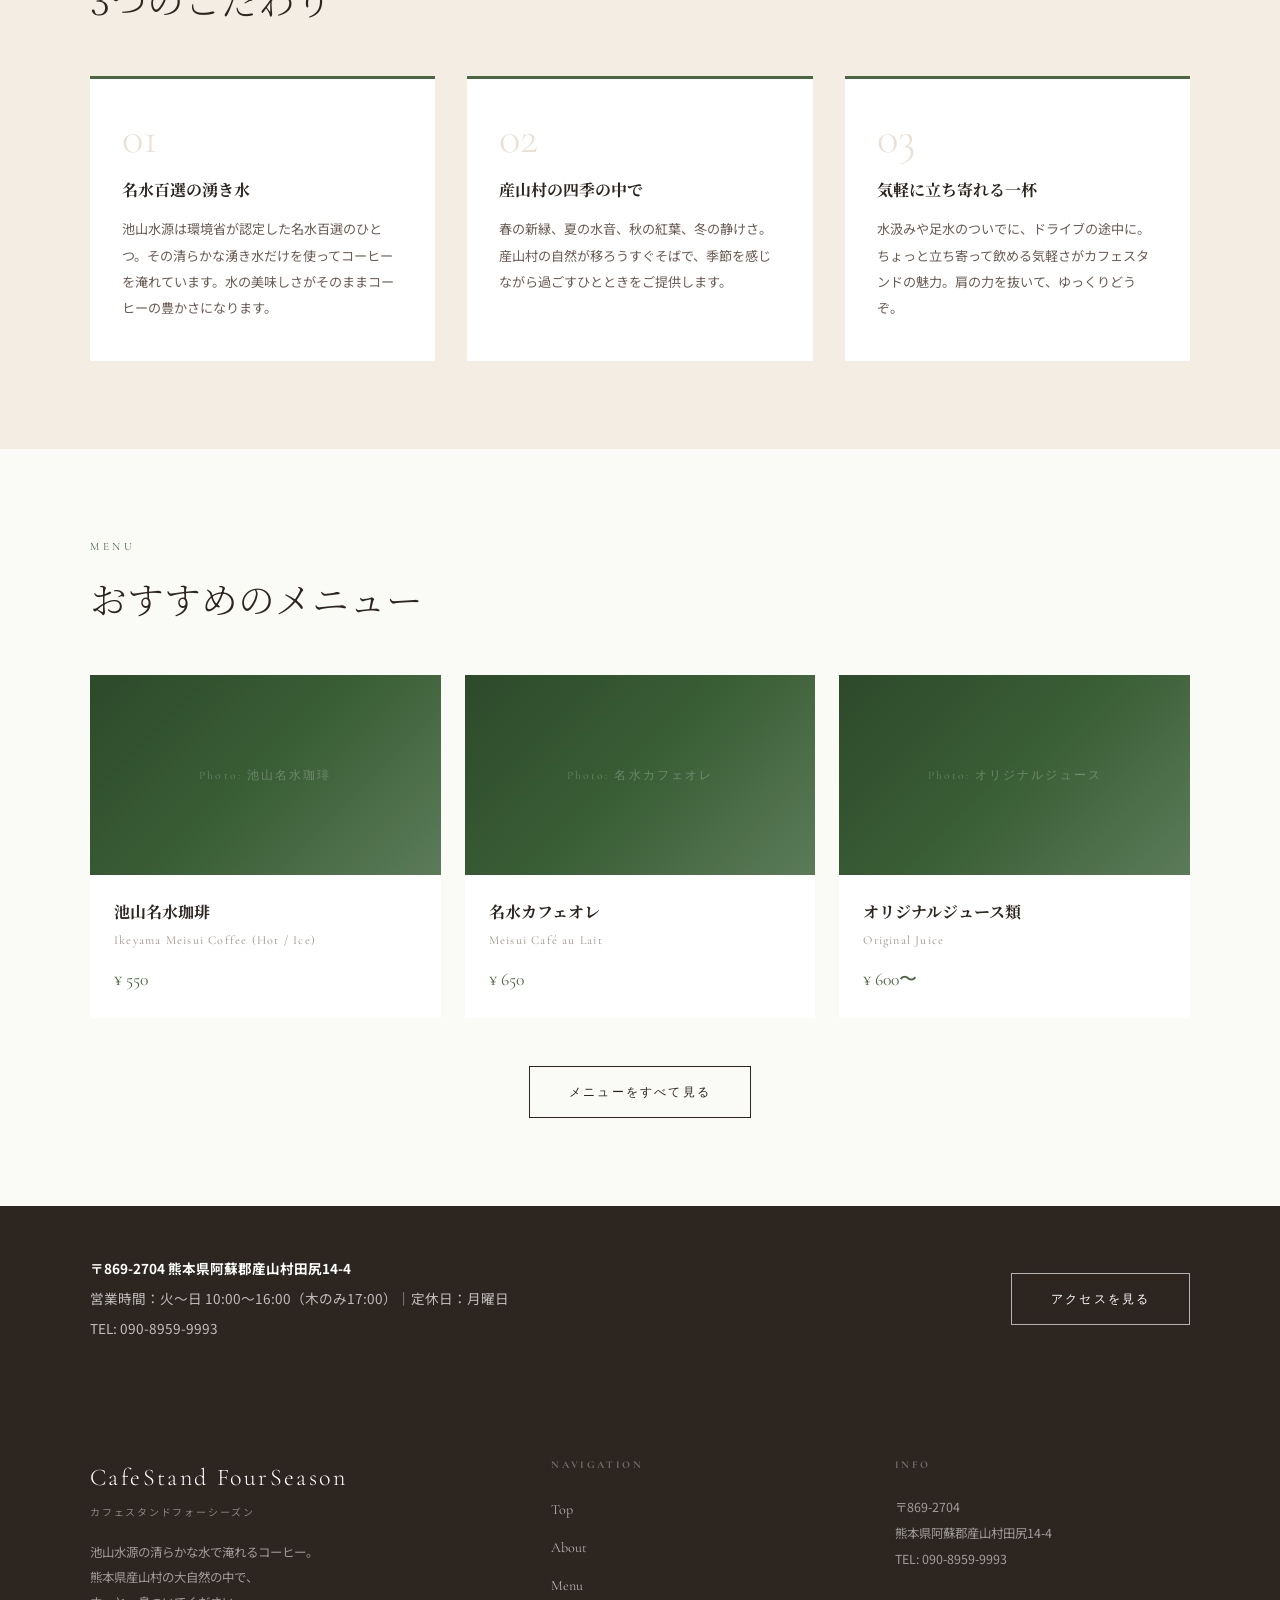
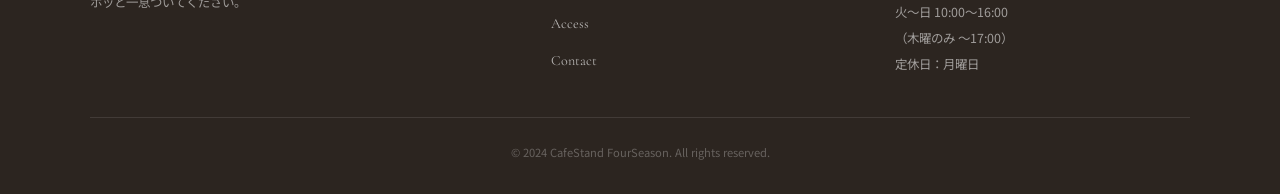
==== commit 2398c255: "fix: メニュー内容・価格を更新 - 池山名水珈琲 Hot/Ice ¥550 - 名水カフェオレ ¥650 - 産山ブレンド珈琲 → オリジナルジュース類 ¥600～" ====
--- a/index.html
+++ b/index.html
@@ -113,27 +113,27 @@
       <div class="pickup-grid">
         <div class="pickup-card fade-in">
           <!-- 実際の写真に差し替えてください -->
-          <div class="pickup-img ph-img" data-label="Photo: アイスコーヒー"></div>
+          <div class="pickup-img ph-img" data-label="Photo: 池山名水珈琲"></div>
           <div class="pickup-body">
             <h3 class="pickup-name-jp">池山名水珈琲</h3>
-            <p class="pickup-name-en">Ikeyama Meisui Coffee (Ice)</p>
-            <p class="pickup-price">¥ 500</p>
+            <p class="pickup-name-en">Ikeyama Meisui Coffee (Hot / Ice)</p>
+            <p class="pickup-price">¥ 550</p>
           </div>
         </div>
         <div class="pickup-card fade-in">
-          <div class="pickup-img ph-img" data-label="Photo: カフェオレ"></div>
+          <div class="pickup-img ph-img" data-label="Photo: 名水カフェオレ"></div>
           <div class="pickup-body">
             <h3 class="pickup-name-jp">名水カフェオレ</h3>
             <p class="pickup-name-en">Meisui Café au Lait</p>
-            <p class="pickup-price">¥ 600</p>
+            <p class="pickup-price">¥ 650</p>
           </div>
         </div>
         <div class="pickup-card fade-in">
-          <div class="pickup-img ph-img" data-label="Photo: ホットコーヒー"></div>
+          <div class="pickup-img ph-img" data-label="Photo: オリジナルジュース"></div>
           <div class="pickup-body">
-            <h3 class="pickup-name-jp">産山ブレンド珈琲</h3>
-            <p class="pickup-name-en">Ubuyama Blend Coffee (Hot)</p>
-            <p class="pickup-price">¥ 500</p>
+            <h3 class="pickup-name-jp">オリジナルジュース類</h3>
+            <p class="pickup-name-en">Original Juice</p>
+            <p class="pickup-price">¥ 600〜</p>
           </div>
         </div>
       </div>
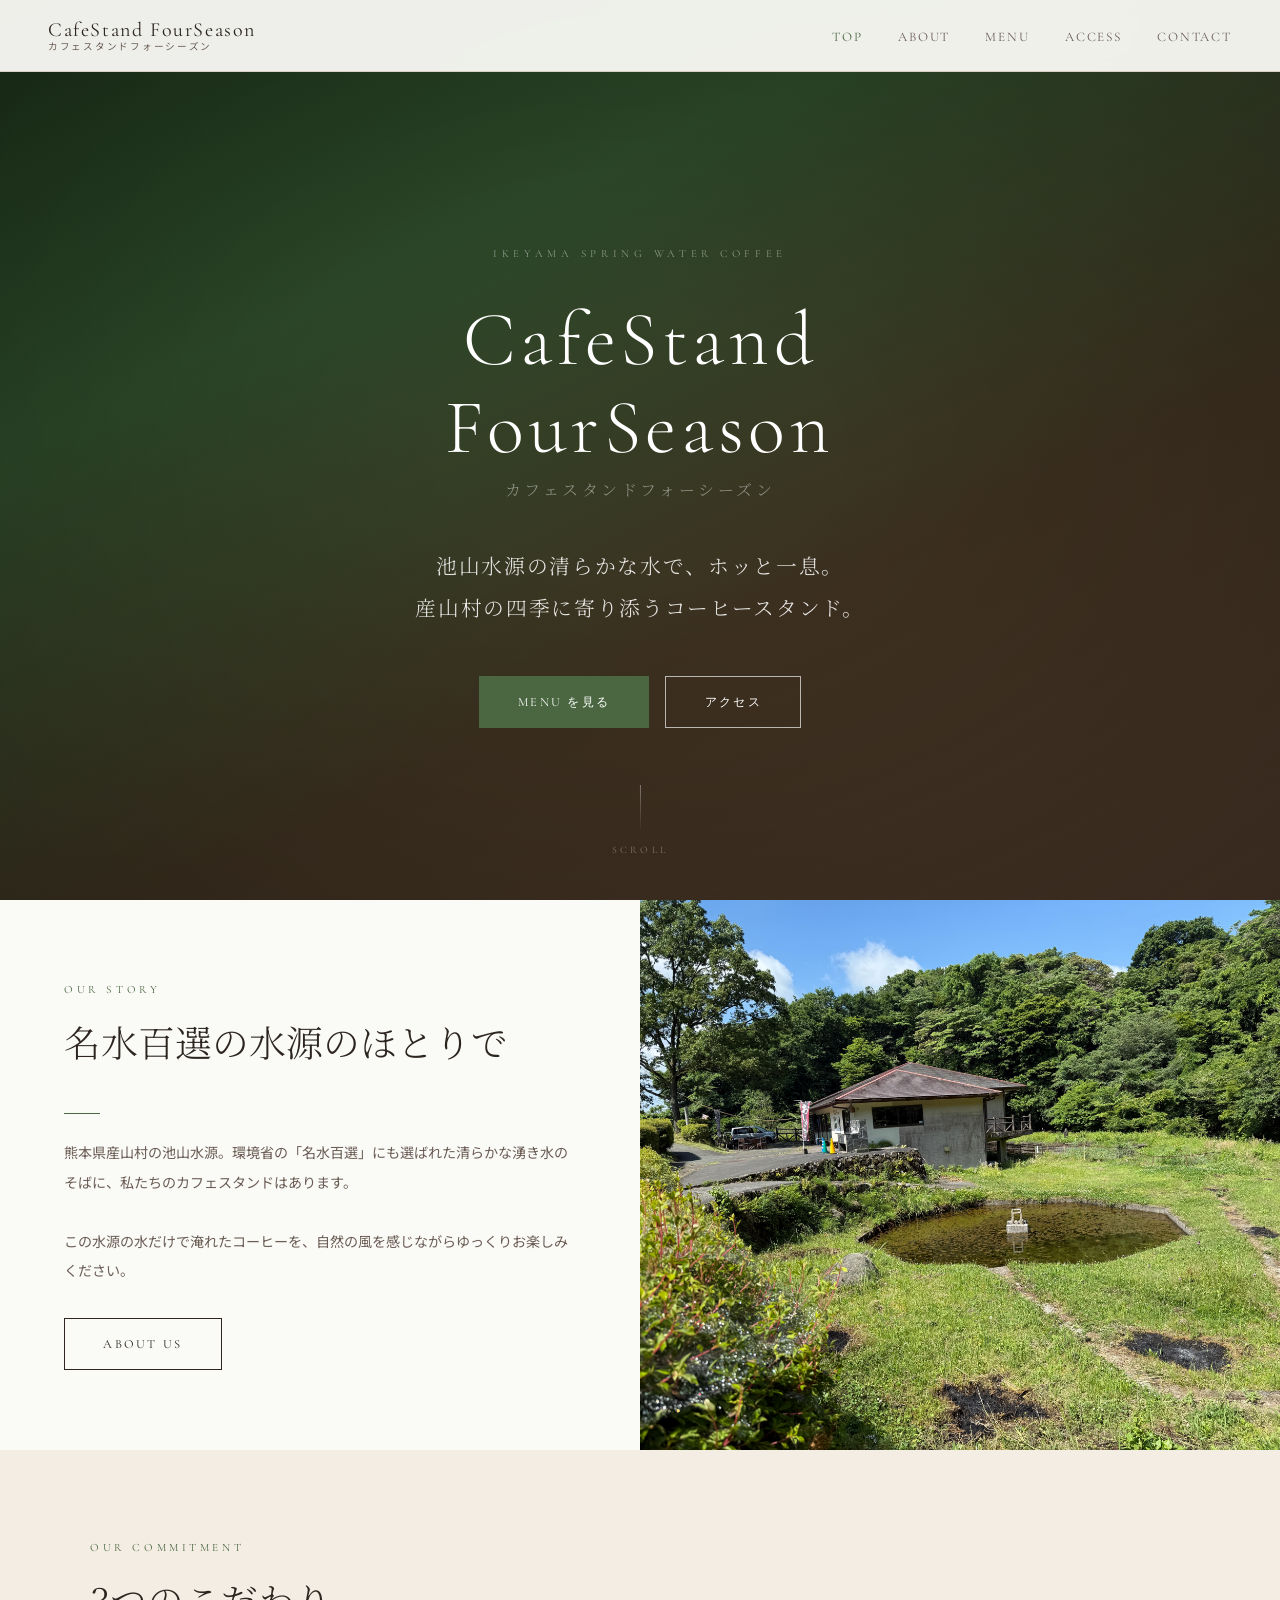
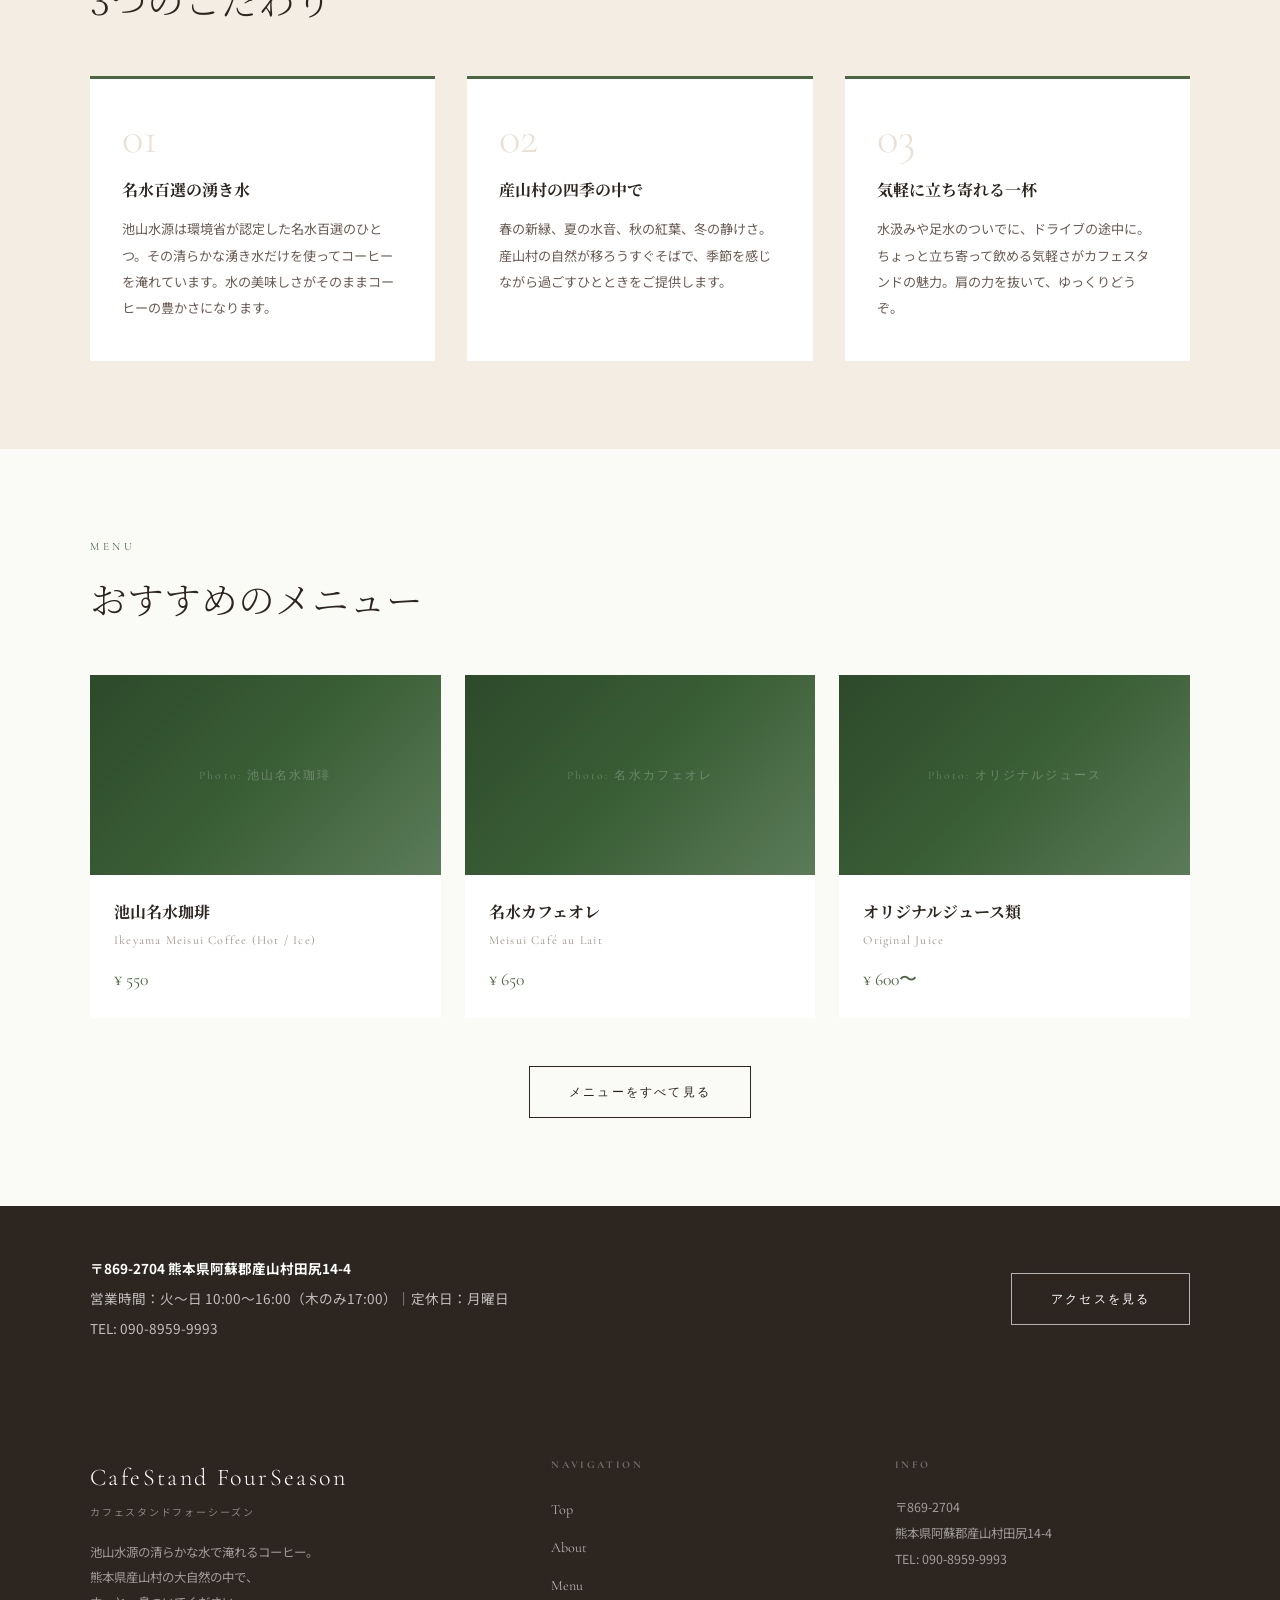
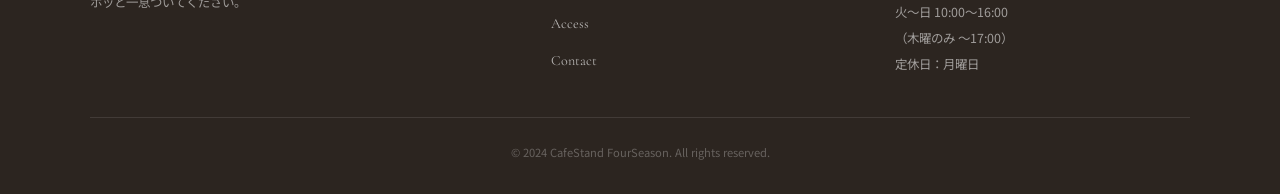
==== commit 038df65f: "feat: 店舗外観写真を追加（TOP・ABOUT）" ====
--- a/index.html
+++ b/index.html
@@ -75,8 +75,7 @@
       </div>
     </div>
     <div class="intro-visual">
-      <!-- 実際の写真に差し替えてください -->
-      <div class="ph-img" data-label="Photo: 水源・店舗外観" style="height:100%;"></div>
+      <img src="images/IMG_1685.jpg" alt="カフェスタンドフォーシーズン 店舗外観" style="width:100%; height:100%; object-fit:cover; object-position:center;">
     </div>
   </section>
 
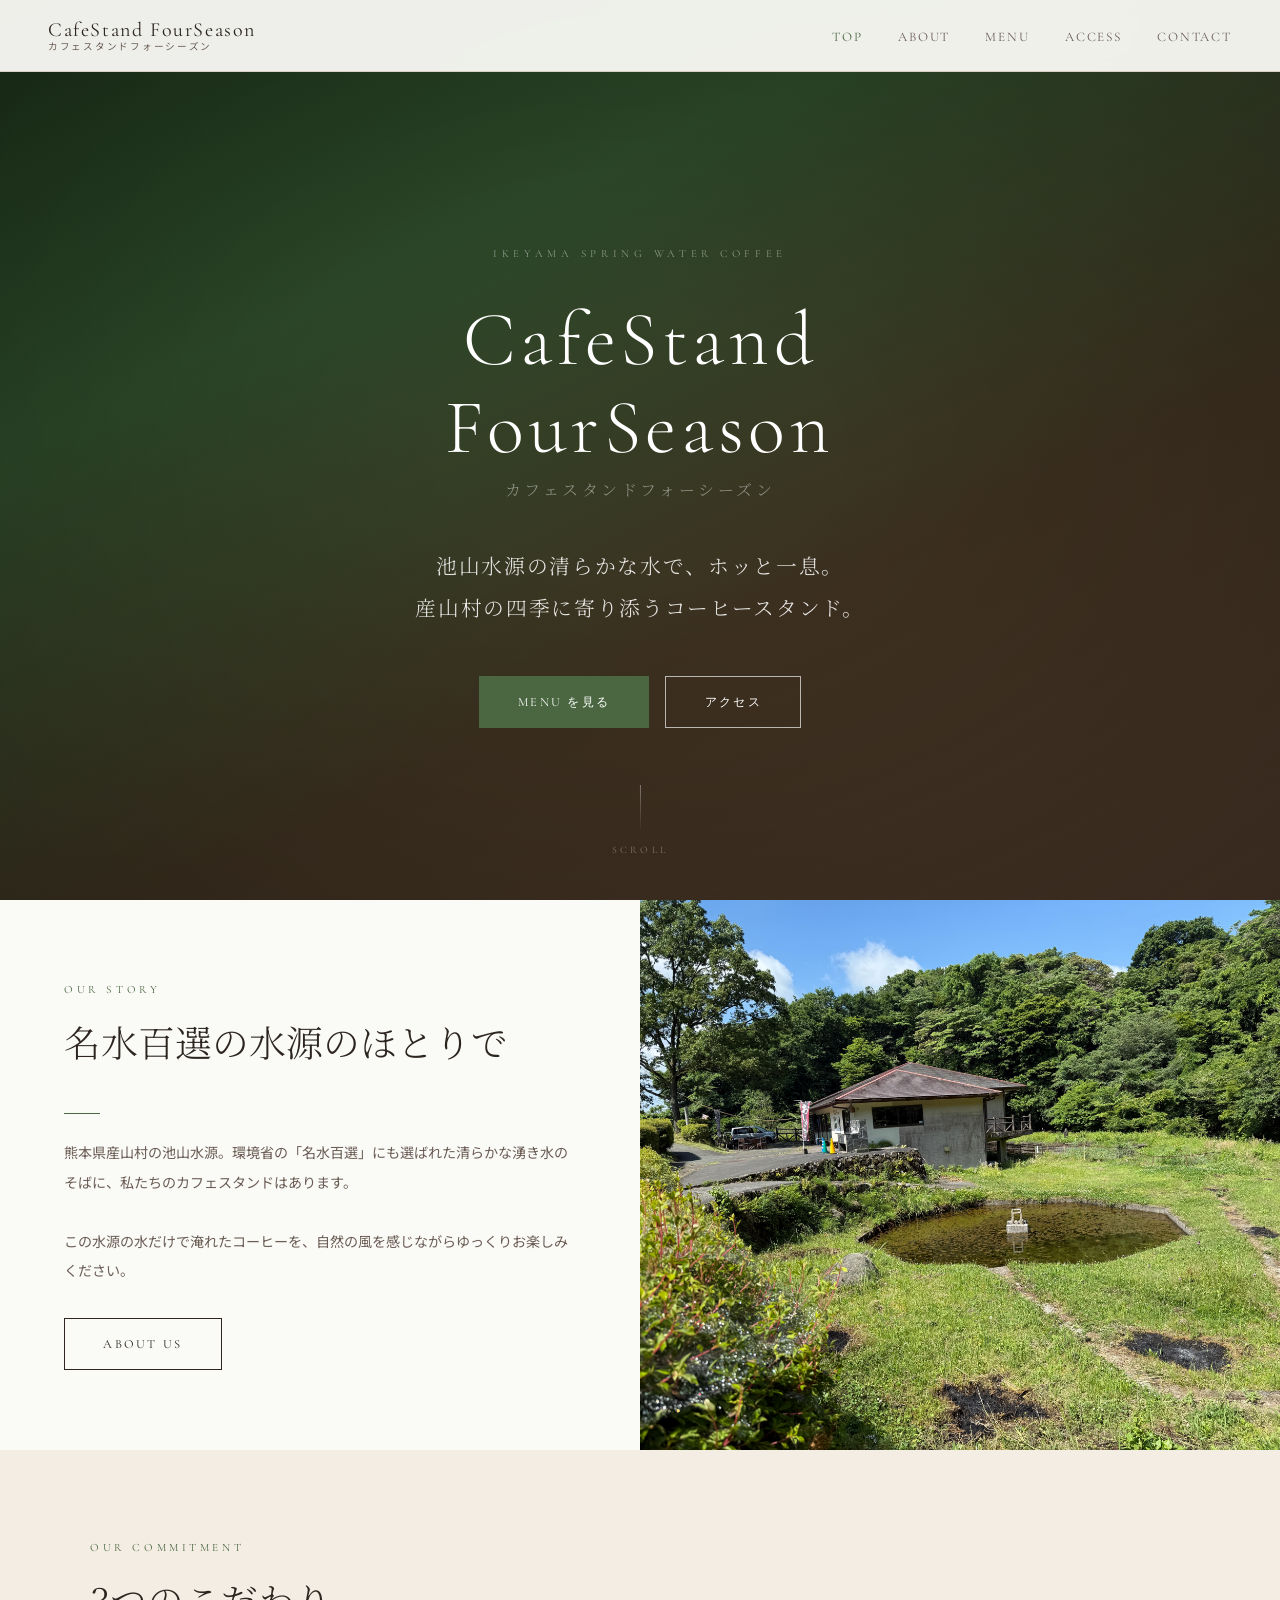
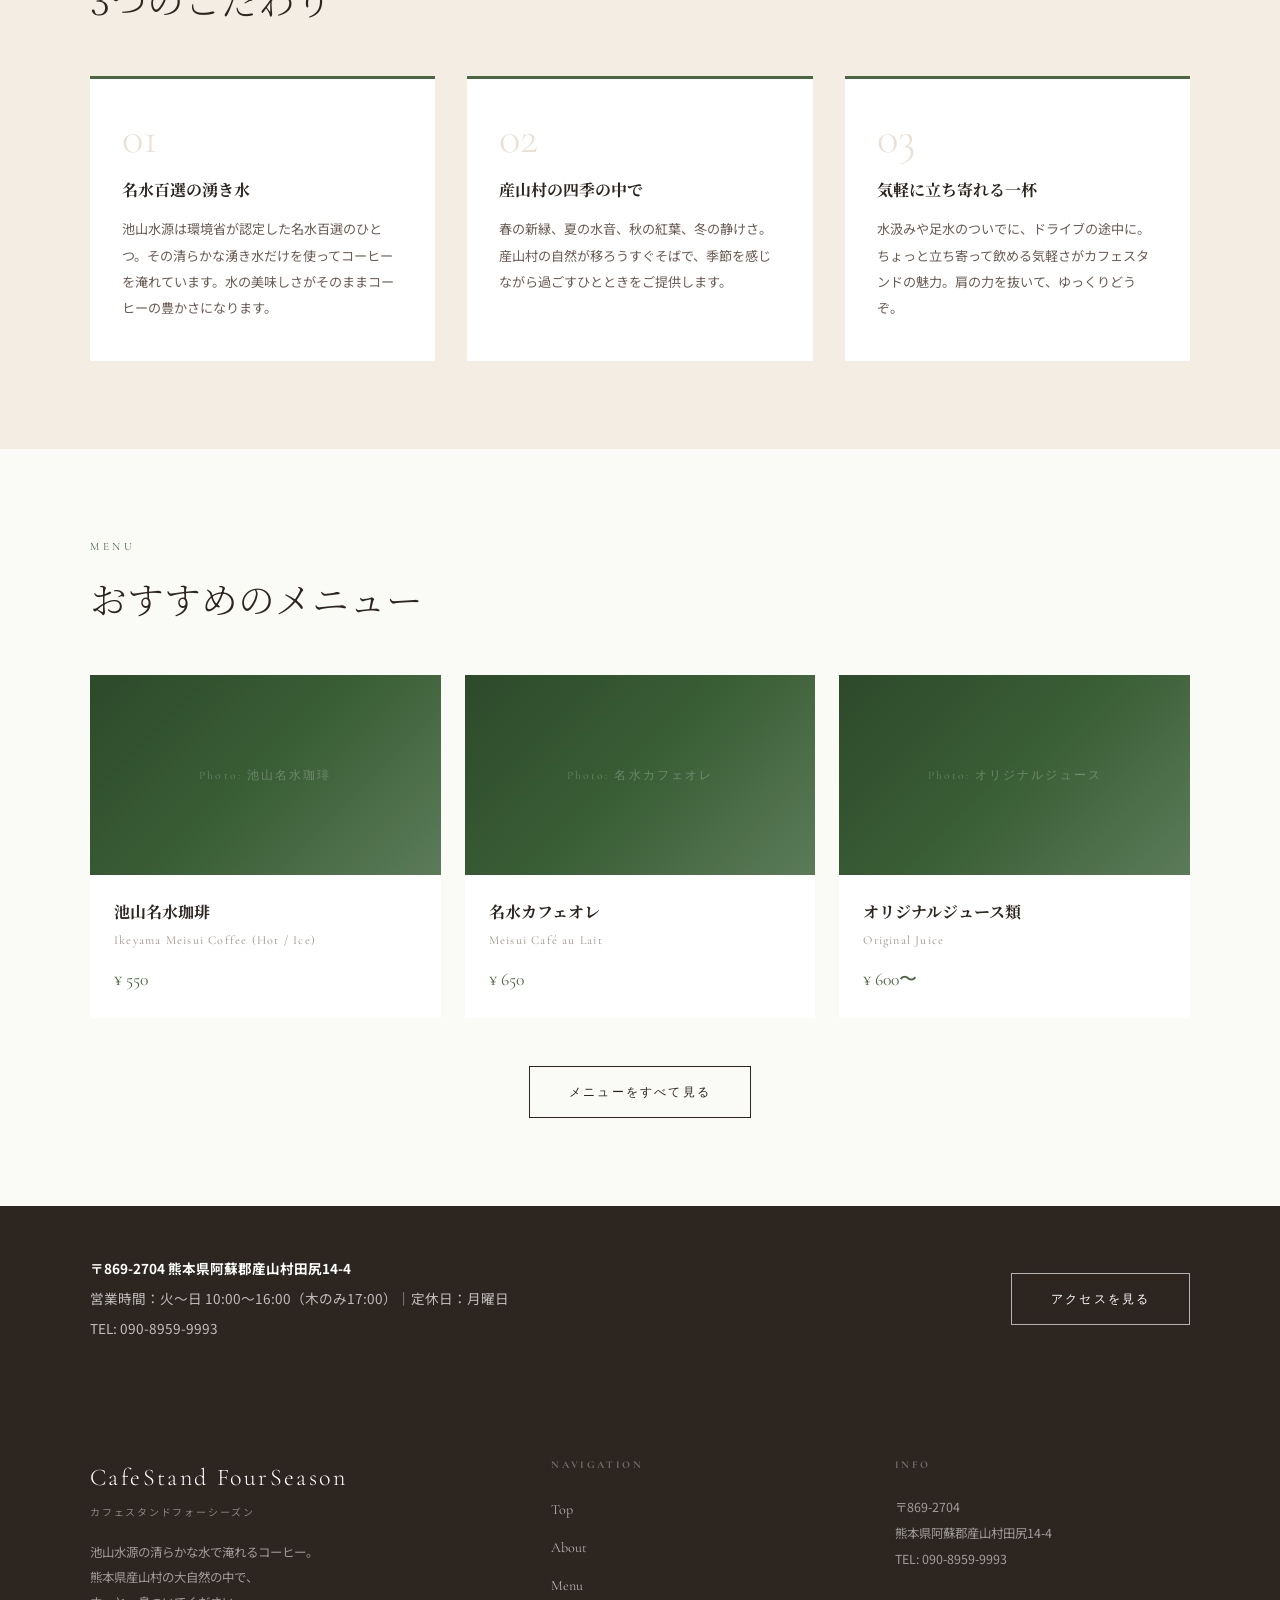
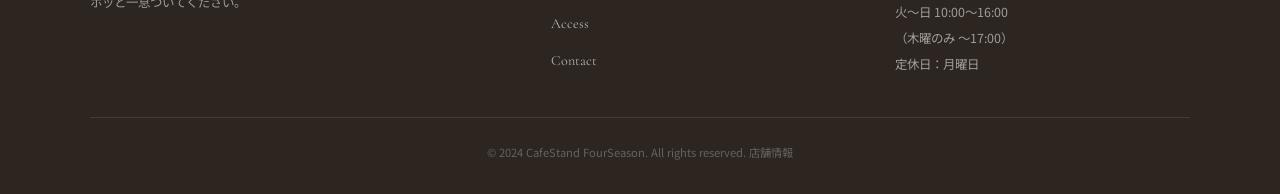
==== commit c250b500: "feat: GEO情報フィード(geo-lp)を公開、トップに内部リンクを追加。content.mdは非公開でローカル保管" ====
--- a/index.html
+++ b/index.html
@@ -188,7 +188,7 @@
         </p>
       </div>
     </div>
-    <p class="footer-bottom">&copy; 2024 CafeStand FourSeason. All rights reserved.</p>
+    <p class="footer-bottom">&copy; 2024 CafeStand FourSeason. All rights reserved. <a href="geo-lp/" style="color:inherit;">店舗情報</a></p>
   </footer>
 
   <script src="js/main.js"></script>
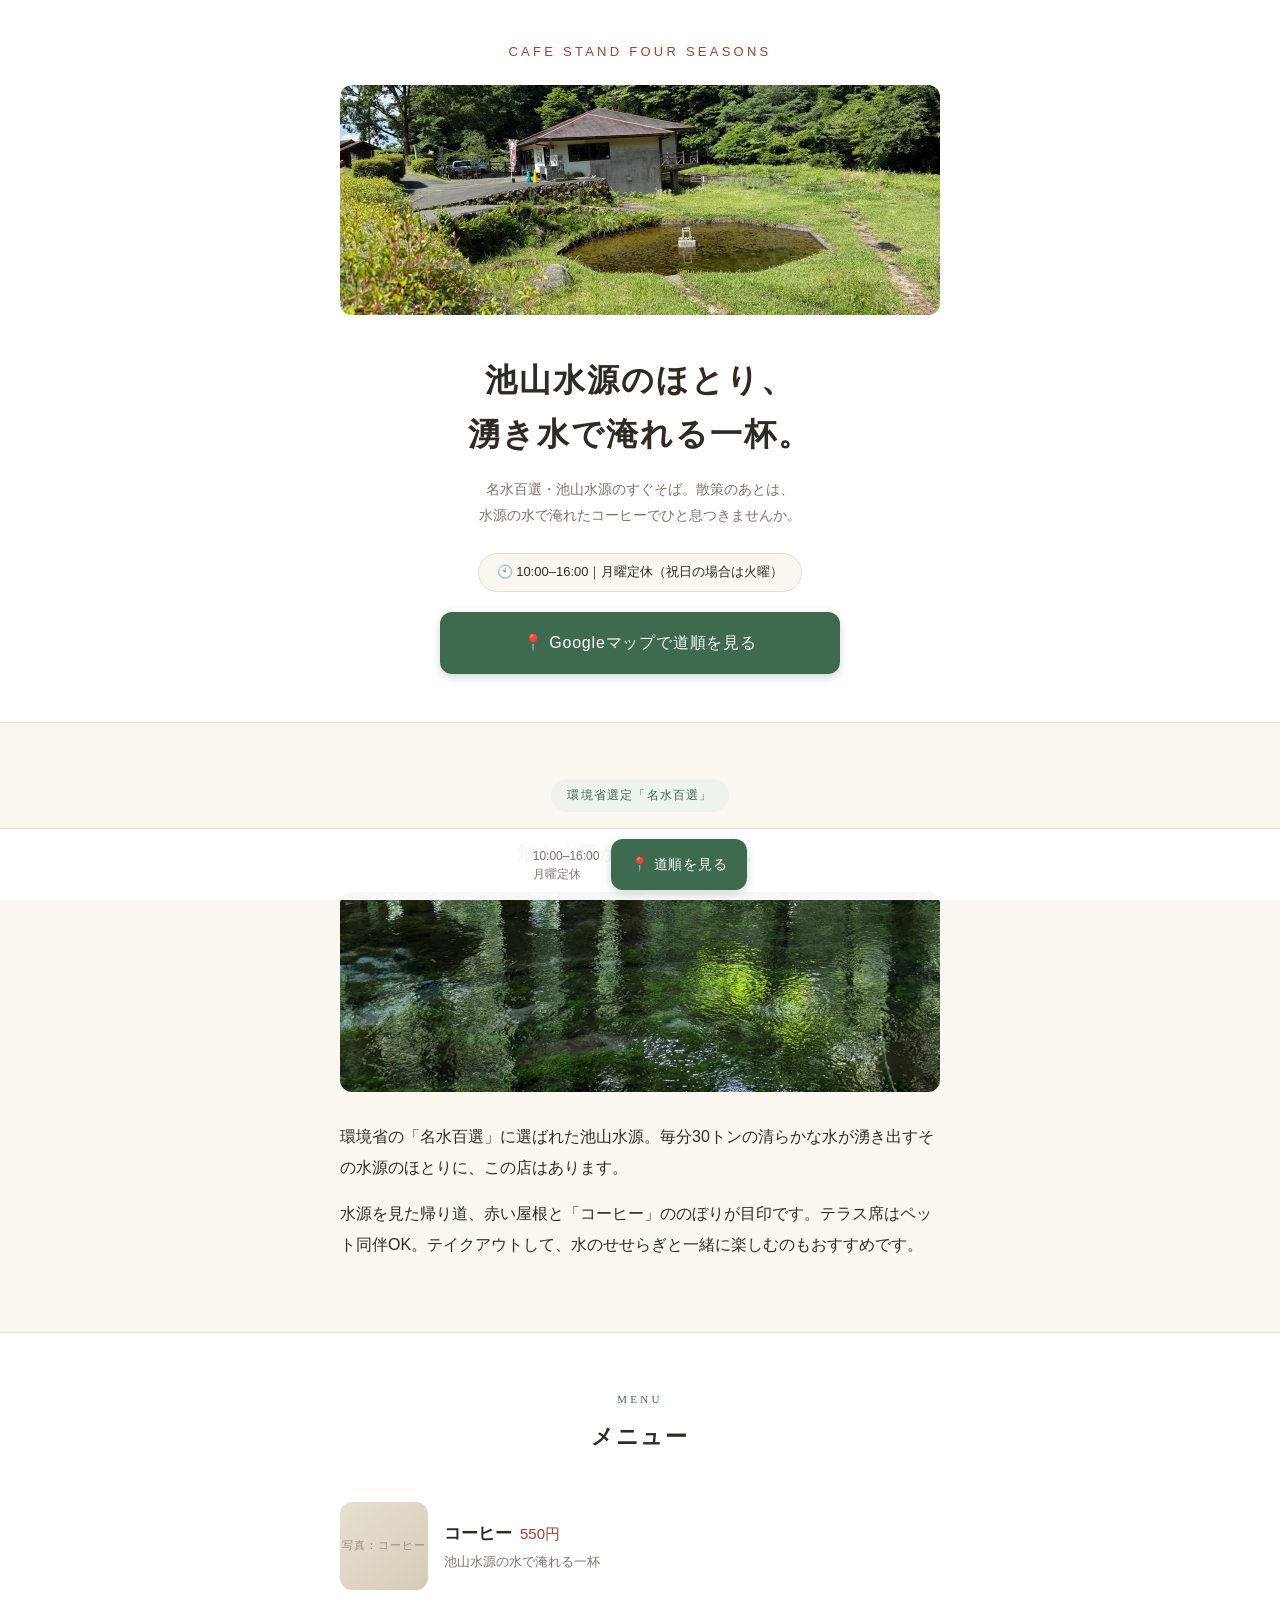
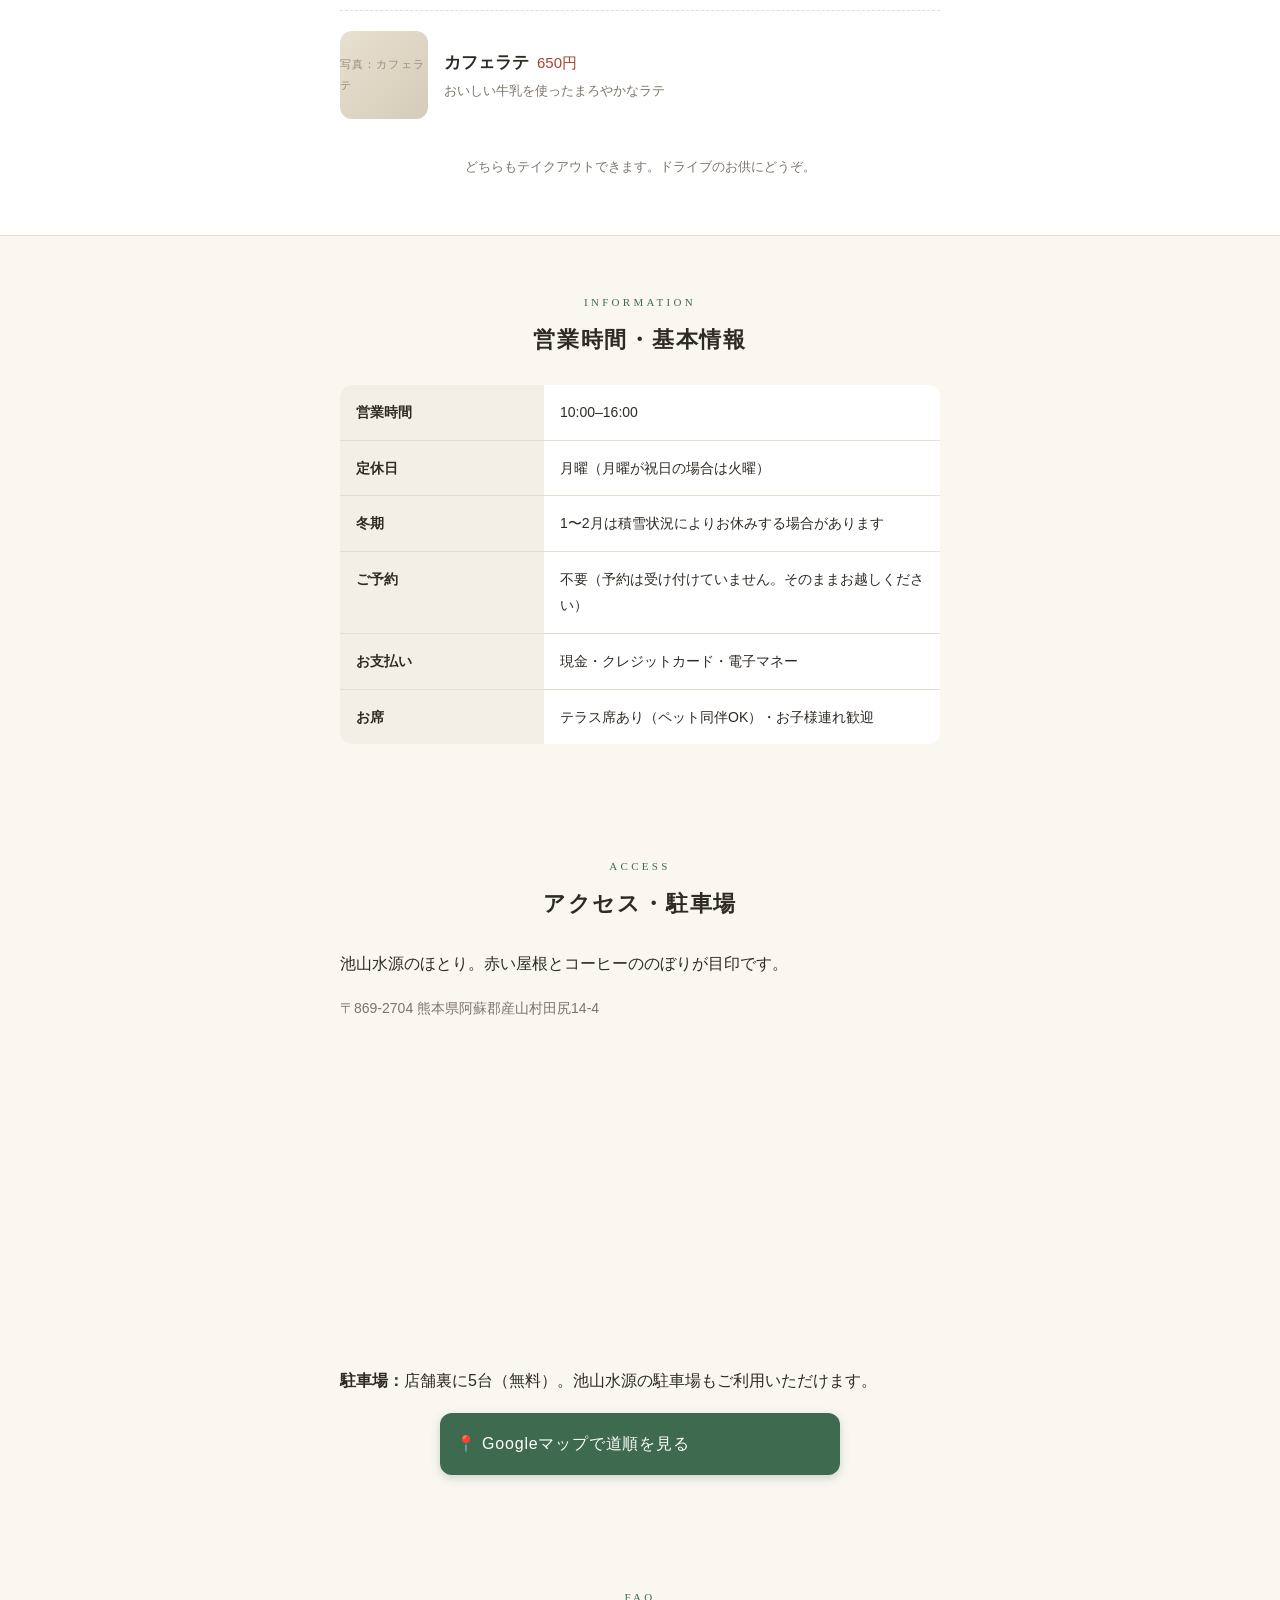
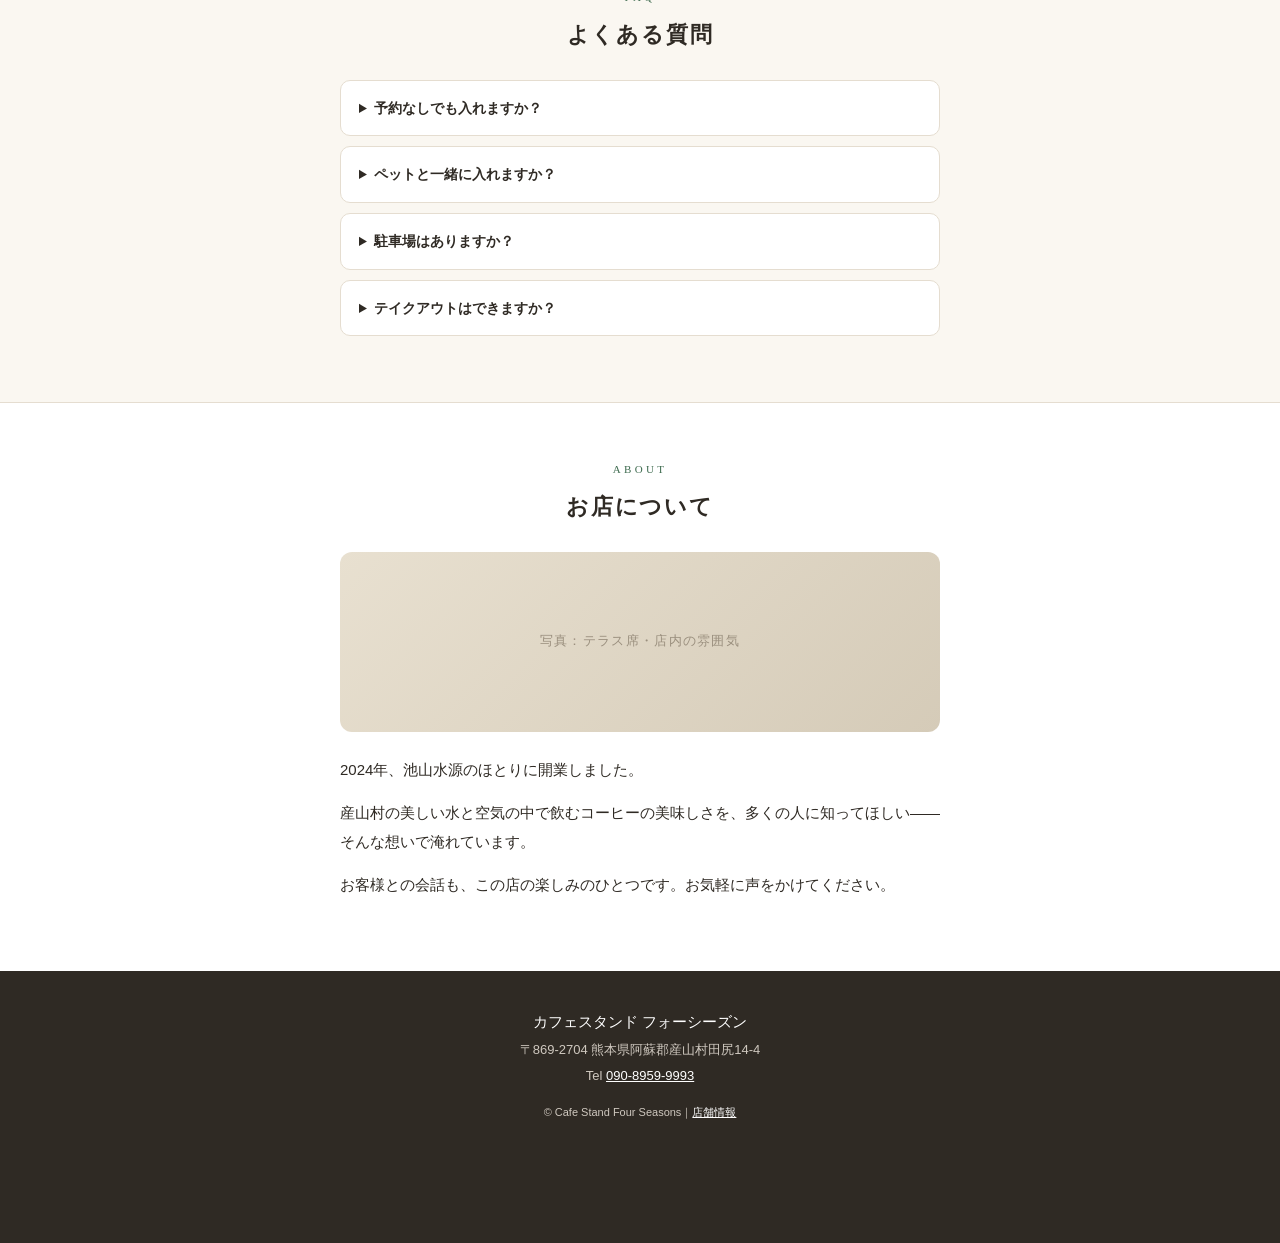
==== commit 36fe1f41: "feat: トップページを/lp/（池山水源訴求デザイン）の内容に全面リニューアル" ====
--- a/index.html
+++ b/index.html
@@ -1,196 +1,295 @@
 <!DOCTYPE html>
 <html lang="ja">
 <head>
-  <meta charset="UTF-8">
-  <meta name="viewport" content="width=device-width, initial-scale=1.0">
-  <title>CafeStand FourSeason | 池山水源の清水コーヒー</title>
-  <meta name="description" content="名水百選・池山水源の清らかな水で淹れるコーヒー。熊本県産山村の大自然に囲まれたカフェスタンドでホッと一息。">
-  <meta property="og:title" content="CafeStand FourSeason">
-  <meta property="og:description" content="池山水源の清らかな水で淹れるコーヒー。産山村のカフェスタンド。">
-  <meta property="og:url" content="https://ikeyamaspring.jp">
-  <link rel="preconnect" href="https://fonts.googleapis.com">
-  <link rel="preconnect" href="https://fonts.gstatic.com" crossorigin>
-  <link href="https://fonts.googleapis.com/css2?family=Cormorant+Garamond:wght@300;400;600&family=Noto+Serif+JP:wght@300;400&family=Noto+Sans+JP:wght@300;400&display=swap" rel="stylesheet">
-  <link rel="stylesheet" href="css/style.css">
-  <style>
-    .fade-in { opacity: 0; transform: translateY(20px); transition: opacity 0.7s ease, transform 0.7s ease; }
-    .fade-in.visible { opacity: 1; transform: translateY(0); }
-  </style>
+<meta charset="UTF-8">
+<meta name="viewport" content="width=device-width, initial-scale=1.0">
+<title>カフェスタンド フォーシーズン｜池山水源のほとりのカフェ（熊本県産山村）</title>
+<meta name="description" content="名水百選・池山水源のすぐそば、湧き水で淹れるコーヒーのお店。テラス席ペットOK・テイクアウト可。営業10:00-16:00、月曜定休（祝日の場合は火曜）。">
+<link rel="canonical" href="https://ikeyamaspring.jp/">
+<!-- OGP（SNSでシェアされた時の表示設定） -->
+<meta property="og:type" content="website">
+<meta property="og:title" content="カフェスタンド フォーシーズン｜池山水源のほとりのカフェ">
+<meta property="og:description" content="池山水源のほとり、湧き水で淹れる一杯。テラス席ペットOK・テイクアウト可。">
+<meta property="og:url" content="https://ikeyamaspring.jp/">
+<meta property="og:locale" content="ja_JP">
+<!-- 構造化データ（Google検索に営業時間等を直接表示させる） -->
+<script type="application/ld+json">
+{
+  "@context": "https://schema.org",
+  "@type": "CafeOrCoffeeShop",
+  "name": "カフェスタンド フォーシーズン",
+  "description": "名水百選・池山水源のほとりにあるコーヒースタンド。湧き水で淹れるコーヒーとカフェラテ。",
+  "url": "https://ikeyamaspring.jp/",
+  "telephone": "+81-90-8959-9993",
+  "address": {
+    "@type": "PostalAddress",
+    "postalCode": "869-2704",
+    "addressRegion": "熊本県",
+    "addressLocality": "阿蘇郡産山村",
+    "streetAddress": "田尻14-4"
+  },
+  "geo": { "@type": "GeoCoordinates", "latitude": 33.0459067, "longitude": 131.1843953 },
+  "hasMap": "https://maps.google.com/?cid=14451112461565758512",
+  "openingHoursSpecification": [{
+    "@type": "OpeningHoursSpecification",
+    "dayOfWeek": ["Tuesday","Wednesday","Thursday","Friday","Saturday","Sunday"],
+    "opens": "10:00", "closes": "16:00"
+  }],
+  "priceRange": "¥550-¥1,000",
+  "servesCuisine": "コーヒー",
+  "acceptsReservations": "False",
+  "currenciesAccepted": "JPY",
+  "paymentAccepted": "現金, クレジットカード, 電子マネー",
+  "amenityFeature": [
+    { "@type": "LocationFeatureSpecification", "name": "テラス席", "value": true },
+    { "@type": "LocationFeatureSpecification", "name": "ペット同伴可（テラス席）", "value": true },
+    { "@type": "LocationFeatureSpecification", "name": "テイクアウト", "value": true }
+  ]
+}
+</script>
+<!-- GA4（アクセス解析）はPhase 2で設置。CTAボタンのid（cta-directions-*）をイベント計測に使う -->
+<style>
+  :root{
+    --ink:#2f2a24;        /* 文字色（濃い茶） */
+    --bg:#faf7f1;         /* 背景（生成り） */
+    --paper:#ffffff;
+    --green:#3e6b4f;      /* 深緑（水源の森） */
+    --green-dark:#31573f;
+    --roof:#a8402e;       /* 赤い屋根の赤（アクセント） */
+    --line:#e5ddd0;
+    --muted:#7d746a;
+  }
+  *{ margin:0; padding:0; box-sizing:border-box; }
+  html{ scroll-behavior:smooth; }
+  body{
+    font-family:"Hiragino Kaku Gothic ProN","Yu Gothic","Noto Sans JP",sans-serif;
+    color:var(--ink); background:var(--bg); line-height:1.9;
+    font-size:16px; -webkit-font-smoothing:antialiased;
+  }
+  .serif{ font-family:"Hiragino Mincho ProN","Yu Mincho","Noto Serif JP",serif; }
+  .wrap{ max-width:640px; margin:0 auto; padding:0 20px; }
+  section{ padding:56px 0; }
+  h2{ font-size:22px; letter-spacing:.08em; margin-bottom:24px; text-align:center; }
+  h2 .en{ display:block; font-size:11px; letter-spacing:.3em; color:var(--green); margin-bottom:6px; font-weight:normal; }
+
+  /* 写真プレースホルダー（実写真に差し替え予定） */
+  .ph{
+    background:linear-gradient(135deg,#e8e0d0,#d5cbb8);
+    border-radius:12px; display:flex; align-items:center; justify-content:center;
+    color:#9a8f7e; font-size:13px; letter-spacing:.1em;
+  }
+
+  /* ① ヒーロー */
+  .hero{ background:var(--paper); border-bottom:1px solid var(--line); padding:40px 0 48px; text-align:center; }
+  .hero .shopname{ font-size:13px; letter-spacing:.25em; color:var(--roof); margin-bottom:20px; }
+  .hero img{ margin-bottom:28px; }
+  .hero h1{ font-size:26px; line-height:1.7; letter-spacing:.06em; margin-bottom:14px; font-weight:600; }
+  .hero .sub{ font-size:14px; color:var(--muted); margin-bottom:24px; }
+  .chip{
+    display:inline-block; background:var(--bg); border:1px solid var(--line);
+    border-radius:999px; padding:6px 18px; font-size:13px; margin-bottom:20px;
+  }
+  .btn{
+    display:block; width:100%; max-width:400px; margin:0 auto;
+    background:var(--green); color:#fff; text-decoration:none;
+    padding:16px; border-radius:12px; font-size:16px; letter-spacing:.05em;
+    box-shadow:0 3px 10px rgba(62,107,79,.25); transition:background .2s;
+  }
+  .btn:hover{ background:var(--green-dark); }
+
+  /* ② 水源とセット */
+  .spring p{ margin-bottom:1em; }
+  .spring .lead{ text-align:center; font-size:19px; letter-spacing:.08em; margin-bottom:20px; font-weight:600; }
+  .badge{
+    display:block; width:fit-content; margin:0 auto 24px;
+    background:#eef3ee; color:var(--green); border-radius:999px;
+    padding:5px 16px; font-size:12px; letter-spacing:.1em;
+  }
+
+  /* ③ メニュー */
+  .menu{ background:var(--paper); border-top:1px solid var(--line); border-bottom:1px solid var(--line); }
+  .menu-item{
+    display:flex; gap:16px; align-items:center;
+    padding:20px 0; border-bottom:1px dashed var(--line);
+  }
+  .menu-item:last-of-type{ border-bottom:none; }
+  .menu-item .ph{ width:88px; height:88px; flex-shrink:0; font-size:11px; }
+  .menu-item .name{ font-size:17px; font-weight:600; }
+  .menu-item .price{ color:var(--roof); font-size:15px; margin-left:8px; }
+  .menu-item .desc{ font-size:13px; color:var(--muted); line-height:1.7; }
+  .menu-note{ text-align:center; font-size:13px; color:var(--muted); margin-top:16px; }
+
+  /* ④ 営業時間・基本情報 */
+  .info table{ width:100%; border-collapse:collapse; background:var(--paper); border-radius:12px; overflow:hidden; }
+  .info th,.info td{ padding:14px 16px; font-size:14px; border-bottom:1px solid var(--line); text-align:left; vertical-align:top; }
+  .info th{ width:34%; background:#f4efe6; font-weight:600; }
+  .info tr:last-child th,.info tr:last-child td{ border-bottom:none; }
+
+  /* ⑤ アクセス */
+  .access p{ margin-bottom:1em; }
+  .access .map{ width:100%; height:280px; border:0; border-radius:12px; margin:20px 0; }
+  .addr{ font-size:14px; color:var(--muted); }
+
+  /* ⑥ FAQ */
+  .faq details{
+    background:var(--paper); border:1px solid var(--line); border-radius:10px;
+    margin-bottom:10px; padding:14px 18px; font-size:14px;
+  }
+  .faq summary{ cursor:pointer; font-weight:600; }
+  .faq details p{ margin-top:10px; color:var(--muted); }
+
+  /* ⑦ お店について */
+  .about{ background:var(--paper); border-top:1px solid var(--line); text-align:center; }
+  .about .ph{ height:180px; margin-bottom:24px; }
+  .about p{ font-size:15px; margin-bottom:1em; text-align:left; }
+
+  /* ⑧ フッター */
+  footer{ background:var(--ink); color:#cfc8bf; text-align:center; padding:36px 20px 120px; font-size:13px; line-height:2; }
+  footer a{ color:#fff; }
+
+  /* 追従バー（スマホで常に道順ボタンが見える） */
+  .sticky-bar{
+    position:fixed; bottom:0; left:0; right:0; z-index:50;
+    background:rgba(255,255,255,.96); border-top:1px solid var(--line);
+    padding:10px 16px calc(10px + env(safe-area-inset-bottom));
+    display:flex; gap:12px; align-items:center; justify-content:center;
+  }
+  .sticky-bar .hours{ font-size:12px; color:var(--muted); line-height:1.5; white-space:nowrap; }
+  .sticky-bar .btn{ margin:0; padding:12px 20px; font-size:14px; width:auto; flex-shrink:0; }
+
+  @media (min-width:768px){
+    .hero h1{ font-size:32px; }
+    .hero .ph{ height:320px; }
+  }
+</style>
 </head>
 <body>
 
-  <!-- ヘッダー -->
-  <header class="site-header">
-    <a href="index.html" class="logo">
-      <span class="logo-en">CafeStand FourSeason</span>
-      <span class="logo-jp">カフェスタンドフォーシーズン</span>
-    </a>
-    <nav class="site-nav" aria-label="メインナビゲーション">
-      <ul>
-        <li><a href="index.html" class="active">Top</a></li>
-        <li><a href="about.html">About</a></li>
-        <li><a href="menu.html">Menu</a></li>
-        <li><a href="access.html">Access</a></li>
-        <li><a href="contact.html">Contact</a></li>
-      </ul>
-    </nav>
-    <button class="nav-toggle" aria-label="メニューを開く" aria-expanded="false">
-      <span></span><span></span><span></span>
-    </button>
-  </header>
-
-  <!-- ヒーロー -->
-  <section class="hero">
-    <div class="hero-content">
-      <p class="hero-catch">Ikeyama Spring Water Coffee</p>
-      <h1 class="hero-name-en">CafeStand<br>FourSeason</h1>
-      <p class="hero-name-jp">カフェスタンドフォーシーズン</p>
-      <p class="hero-tagline">
-        池山水源の清らかな水で、ホッと一息。<br>
-        産山村の四季に寄り添うコーヒースタンド。
-      </p>
-      <div class="hero-btns">
-        <a href="menu.html" class="btn btn-primary">Menu を見る</a>
-        <a href="access.html" class="btn btn-white">アクセス</a>
+<!-- ① ヒーロー -->
+<header class="hero">
+  <div class="wrap">
+    <p class="shopname">CAFE STAND FOUR SEASONS</p>
+    <img src="images/web/IMG_1685.jpg" alt="池山水源のほとりに建つカフェスタンド フォーシーズンの外観" style="width:100%;height:230px;object-fit:cover;border-radius:12px;margin-bottom:28px;" loading="eager">
+    <h1 class="serif">池山水源のほとり、<br>湧き水で淹れる一杯。</h1>
+    <p class="sub">名水百選・池山水源のすぐそば。散策のあとは、<br>水源の水で淹れたコーヒーでひと息つきませんか。</p>
+    <p class="chip">🕙 10:00–16:00｜月曜定休（祝日の場合は火曜）</p>
+    <a class="btn" id="cta-directions-top"
+       href="https://www.google.com/maps/dir/?api=1&destination=カフェスタンド フォーシーズン&destination_place_id=ChIJR1BAJQsxQTURMAzZ8DeqjMg"
+       target="_blank" rel="noopener">📍 Googleマップで道順を見る</a>
+  </div>
+</header>
+
+<!-- ② 水源とセット -->
+<section class="spring">
+  <div class="wrap">
+    <span class="badge">環境省選定「名水百選」</span>
+    <p class="lead serif">池山水源から、すぐそこ。</p>
+    <img src="images/web/2023.10.11-7.jpg" alt="池山水源の清らかな湧き水" style="width:100%;height:200px;object-fit:cover;border-radius:12px;margin-bottom:20px;" loading="lazy">
+    <p>環境省の「名水百選」に選ばれた池山水源。毎分30トンの清らかな水が湧き出すその水源のほとりに、この店はあります。</p>
+    <p>水源を見た帰り道、赤い屋根と「コーヒー」ののぼりが目印です。テラス席はペット同伴OK。テイクアウトして、水のせせらぎと一緒に楽しむのもおすすめです。</p>
+  </div>
+</section>
+
+<!-- ③ メニュー -->
+<section class="menu" id="menu">
+  <div class="wrap">
+    <h2 class="serif"><span class="en">MENU</span>メニュー</h2>
+    <div class="menu-item">
+      <div class="ph">写真：コーヒー</div>
+      <div>
+        <p><span class="name">コーヒー</span><span class="price">550円</span></p>
+        <p class="desc">池山水源の水で淹れる一杯</p>
       </div>
     </div>
-    <div class="hero-scroll" aria-hidden="true">
-      <div class="hero-scroll-line"></div>
-      <span>Scroll</span>
-    </div>
-  </section>
-
-  <!-- イントロ -->
-  <section class="intro">
-    <div class="intro-text">
-      <span class="section-label">Our Story</span>
-      <h2 class="section-title">名水百選の水源のほとりで</h2>
-      <div class="divider"></div>
-      <p class="section-lead">
-        熊本県産山村の池山水源。環境省の「名水百選」にも選ばれた清らかな湧き水のそばに、私たちのカフェスタンドはあります。<br><br>
-        この水源の水だけで淹れたコーヒーを、自然の風を感じながらゆっくりお楽しみください。
-      </p>
-      <div style="margin-top: 2rem;">
-        <a href="about.html" class="btn btn-outline">About Us</a>
+    <div class="menu-item">
+      <div class="ph">写真：カフェラテ</div>
+      <div>
+        <p><span class="name">カフェラテ</span><span class="price">650円</span></p>
+        <p class="desc">おいしい牛乳を使ったまろやかなラテ</p>
       </div>
     </div>
-    <div class="intro-visual">
-      <img src="images/IMG_1685.jpg" alt="カフェスタンドフォーシーズン 店舗外観" style="width:100%; height:100%; object-fit:cover; object-position:center;">
-    </div>
-  </section>
-
-  <!-- こだわり -->
-  <section class="section features">
-    <div class="section-inner">
-      <span class="section-label fade-in">Our Commitment</span>
-      <h2 class="section-title fade-in">3つのこだわり</h2>
-      <div class="features-grid">
-        <div class="feat-card fade-in">
-          <div class="feat-num">01</div>
-          <h3 class="feat-title">名水百選の湧き水</h3>
-          <p class="feat-text">池山水源は環境省が認定した名水百選のひとつ。その清らかな湧き水だけを使ってコーヒーを淹れています。水の美味しさがそのままコーヒーの豊かさになります。</p>
-        </div>
-        <div class="feat-card fade-in">
-          <div class="feat-num">02</div>
-          <h3 class="feat-title">産山村の四季の中で</h3>
-          <p class="feat-text">春の新緑、夏の水音、秋の紅葉、冬の静けさ。産山村の自然が移ろうすぐそばで、季節を感じながら過ごすひとときをご提供します。</p>
-        </div>
-        <div class="feat-card fade-in">
-          <div class="feat-num">03</div>
-          <h3 class="feat-title">気軽に立ち寄れる一杯</h3>
-          <p class="feat-text">水汲みや足水のついでに、ドライブの途中に。ちょっと立ち寄って飲める気軽さがカフェスタンドの魅力。肩の力を抜いて、ゆっくりどうぞ。</p>
-        </div>
-      </div>
-    </div>
-  </section>
-
-  <!-- メニューピックアップ -->
-  <section class="section menu-pickup">
-    <div class="section-inner">
-      <span class="section-label fade-in">Menu</span>
-      <h2 class="section-title fade-in">おすすめのメニュー</h2>
-      <div class="pickup-grid">
-        <div class="pickup-card fade-in">
-          <!-- 実際の写真に差し替えてください -->
-          <div class="pickup-img ph-img" data-label="Photo: 池山名水珈琲"></div>
-          <div class="pickup-body">
-            <h3 class="pickup-name-jp">池山名水珈琲</h3>
-            <p class="pickup-name-en">Ikeyama Meisui Coffee (Hot / Ice)</p>
-            <p class="pickup-price">¥ 550</p>
-          </div>
-        </div>
-        <div class="pickup-card fade-in">
-          <div class="pickup-img ph-img" data-label="Photo: 名水カフェオレ"></div>
-          <div class="pickup-body">
-            <h3 class="pickup-name-jp">名水カフェオレ</h3>
-            <p class="pickup-name-en">Meisui Café au Lait</p>
-            <p class="pickup-price">¥ 650</p>
-          </div>
-        </div>
-        <div class="pickup-card fade-in">
-          <div class="pickup-img ph-img" data-label="Photo: オリジナルジュース"></div>
-          <div class="pickup-body">
-            <h3 class="pickup-name-jp">オリジナルジュース類</h3>
-            <p class="pickup-name-en">Original Juice</p>
-            <p class="pickup-price">¥ 600〜</p>
-          </div>
-        </div>
-      </div>
-      <div style="text-align:center; margin-top:3rem;">
-        <a href="menu.html" class="btn btn-outline fade-in">メニューをすべて見る</a>
-      </div>
-    </div>
-  </section>
-
-  <!-- アクセス帯 -->
-  <div class="access-band">
-    <div class="access-band-inner">
-      <div class="access-band-info">
-        <strong>〒869-2704 熊本県阿蘇郡産山村田尻14-4</strong><br>
-        営業時間：火〜日 10:00〜16:00（木のみ17:00）｜定休日：月曜日<br>
-        TEL: <a href="tel:09089599993" style="color:inherit;">090-8959-9993</a>
-      </div>
-      <a href="access.html" class="btn btn-white" style="white-space:nowrap;">アクセスを見る</a>
-    </div>
-  </div>
-
-  <!-- フッター -->
-  <footer class="site-footer">
-    <div class="footer-inner">
-      <div>
-        <div class="footer-logo-en">CafeStand FourSeason</div>
-        <div class="footer-logo-jp">カフェスタンドフォーシーズン</div>
-        <p class="footer-tagline">
-          池山水源の清らかな水で淹れるコーヒー。<br>
-          熊本県産山村の大自然の中で、<br>
-          ホッと一息ついてください。
-        </p>
-      </div>
-      <nav class="footer-nav">
-        <h4>Navigation</h4>
-        <ul>
-          <li><a href="index.html">Top</a></li>
-          <li><a href="about.html">About</a></li>
-          <li><a href="menu.html">Menu</a></li>
-          <li><a href="access.html">Access</a></li>
-          <li><a href="contact.html">Contact</a></li>
-        </ul>
-      </nav>
-      <div class="footer-info">
-        <h4>Info</h4>
-        <p>
-          〒869-2704<br>
-          熊本県阿蘇郡産山村田尻14-4<br>
-          TEL: 090-8959-9993<br><br>
-          火〜日 10:00〜16:00<br>
-          （木曜のみ 〜17:00）<br>
-          定休日：月曜日
-        </p>
-      </div>
-    </div>
-    <p class="footer-bottom">&copy; 2024 CafeStand FourSeason. All rights reserved. <a href="geo-lp/" style="color:inherit;">店舗情報</a></p>
-  </footer>
-
-  <script src="js/main.js"></script>
+    <p class="menu-note">どちらもテイクアウトできます。ドライブのお供にどうぞ。</p>
+  </div>
+</section>
+
+<!-- ④ 営業時間・基本情報 -->
+<section class="info" id="info">
+  <div class="wrap">
+    <h2 class="serif"><span class="en">INFORMATION</span>営業時間・基本情報</h2>
+    <table>
+      <tr><th>営業時間</th><td>10:00–16:00</td></tr>
+      <tr><th>定休日</th><td>月曜（月曜が祝日の場合は火曜）</td></tr>
+      <tr><th>冬期</th><td>1〜2月は積雪状況によりお休みする場合があります</td></tr>
+      <tr><th>ご予約</th><td>不要（予約は受け付けていません。そのままお越しください）</td></tr>
+      <tr><th>お支払い</th><td>現金・クレジットカード・電子マネー</td></tr>
+      <tr><th>お席</th><td>テラス席あり（ペット同伴OK）・お子様連れ歓迎</td></tr>
+    </table>
+  </div>
+</section>
+
+<!-- ⑤ アクセス・駐車場 -->
+<section class="access" id="access">
+  <div class="wrap">
+    <h2 class="serif"><span class="en">ACCESS</span>アクセス・駐車場</h2>
+    <p>池山水源のほとり。赤い屋根とコーヒーののぼりが目印です。</p>
+    <p class="addr">〒869-2704 熊本県阿蘇郡産山村田尻14-4</p>
+    <iframe class="map" loading="lazy" title="カフェスタンド フォーシーズンの地図"
+      src="https://maps.google.com/maps?q=33.0459067,131.1843953&z=16&output=embed"></iframe>
+    <p><strong>駐車場：</strong>店舗裏に5台（無料）。池山水源の駐車場もご利用いただけます。</p>
+    <a class="btn" id="cta-directions-bottom"
+       href="https://www.google.com/maps/dir/?api=1&destination=カフェスタンド フォーシーズン&destination_place_id=ChIJR1BAJQsxQTURMAzZ8DeqjMg"
+       target="_blank" rel="noopener">📍 Googleマップで道順を見る</a>
+  </div>
+</section>
+
+<!-- ⑥ よくある質問 -->
+<section class="faq">
+  <div class="wrap">
+    <h2 class="serif"><span class="en">FAQ</span>よくある質問</h2>
+    <details>
+      <summary>予約なしでも入れますか？</summary>
+      <p>はい、予約は受け付けておりませんので、そのままお越しください。</p>
+    </details>
+    <details>
+      <summary>ペットと一緒に入れますか？</summary>
+      <p>テラス席はペット同伴OKです。リードの着用をお願いしています。</p>
+    </details>
+    <details>
+      <summary>駐車場はありますか？</summary>
+      <p>店舗裏に5台分の無料駐車場があります。池山水源の駐車場もご利用いただけます。</p>
+    </details>
+    <details>
+      <summary>テイクアウトはできますか？</summary>
+      <p>コーヒー・カフェラテはテイクアウトできます。</p>
+    </details>
+  </div>
+</section>
+
+<!-- ⑦ お店について -->
+<section class="about">
+  <div class="wrap">
+    <h2 class="serif"><span class="en">ABOUT</span>お店について</h2>
+    <div class="ph">写真：テラス席・店内の雰囲気</div>
+    <p>2024年、池山水源のほとりに開業しました。</p>
+    <p>産山村の美しい水と空気の中で飲むコーヒーの美味しさを、多くの人に知ってほしい——そんな想いで淹れています。</p>
+    <p>お客様との会話も、この店の楽しみのひとつです。お気軽に声をかけてください。</p>
+  </div>
+</section>
+
+<!-- ⑧ フッター -->
+<footer>
+  <p class="serif" style="font-size:15px; color:#fff;">カフェスタンド フォーシーズン</p>
+  <p>〒869-2704 熊本県阿蘇郡産山村田尻14-4<br>Tel <a href="tel:09089599993">090-8959-9993</a></p>
+  <p style="margin-top:12px; font-size:11px;">© Cafe Stand Four Seasons｜<a href="geo-lp/">店舗情報</a></p>
+</footer>
+
+<!-- 追従バー：営業情報と道順ボタンが常に見える（Check指標①対策） -->
+<div class="sticky-bar">
+  <p class="hours">10:00–16:00<br>月曜定休</p>
+  <a class="btn" id="cta-directions-sticky"
+     href="https://www.google.com/maps/dir/?api=1&destination=カフェスタンド フォーシーズン&destination_place_id=ChIJR1BAJQsxQTURMAzZ8DeqjMg"
+     target="_blank" rel="noopener">📍 道順を見る</a>
+</div>
+
 </body>
 </html>
